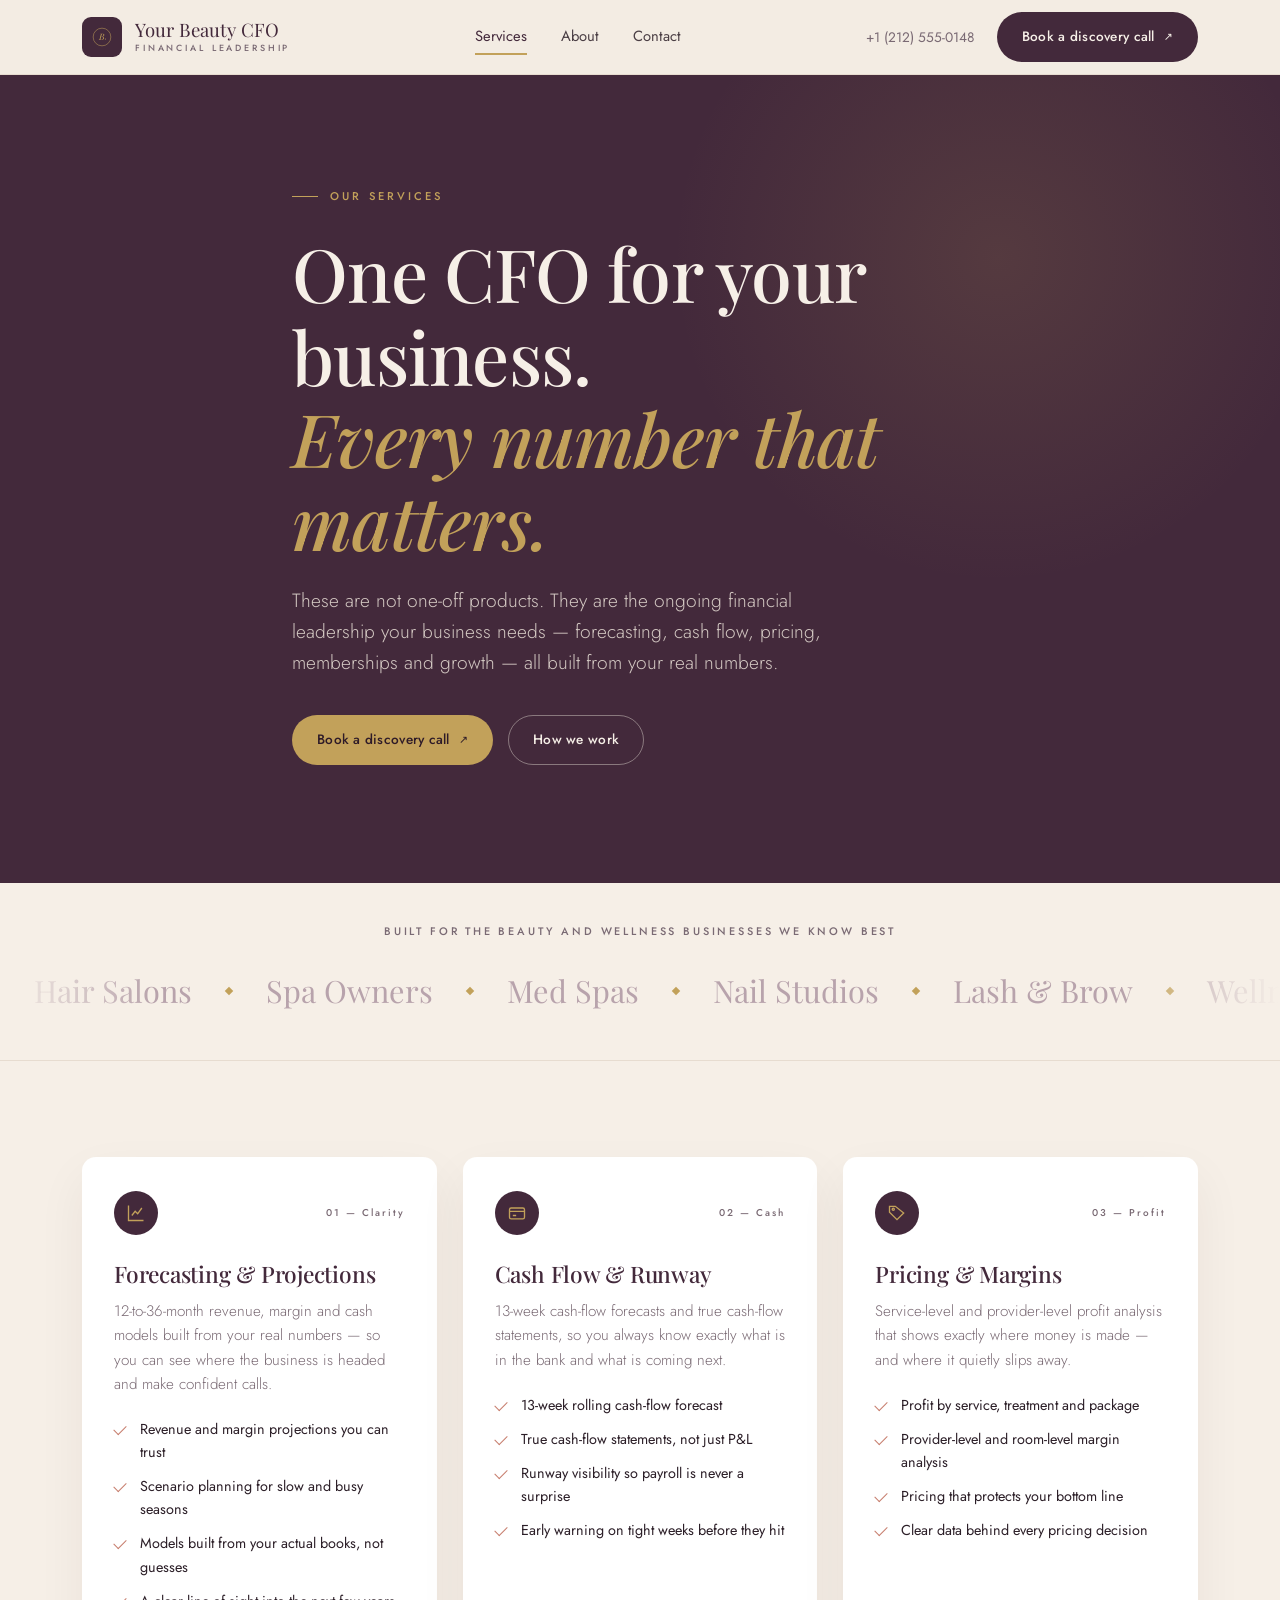
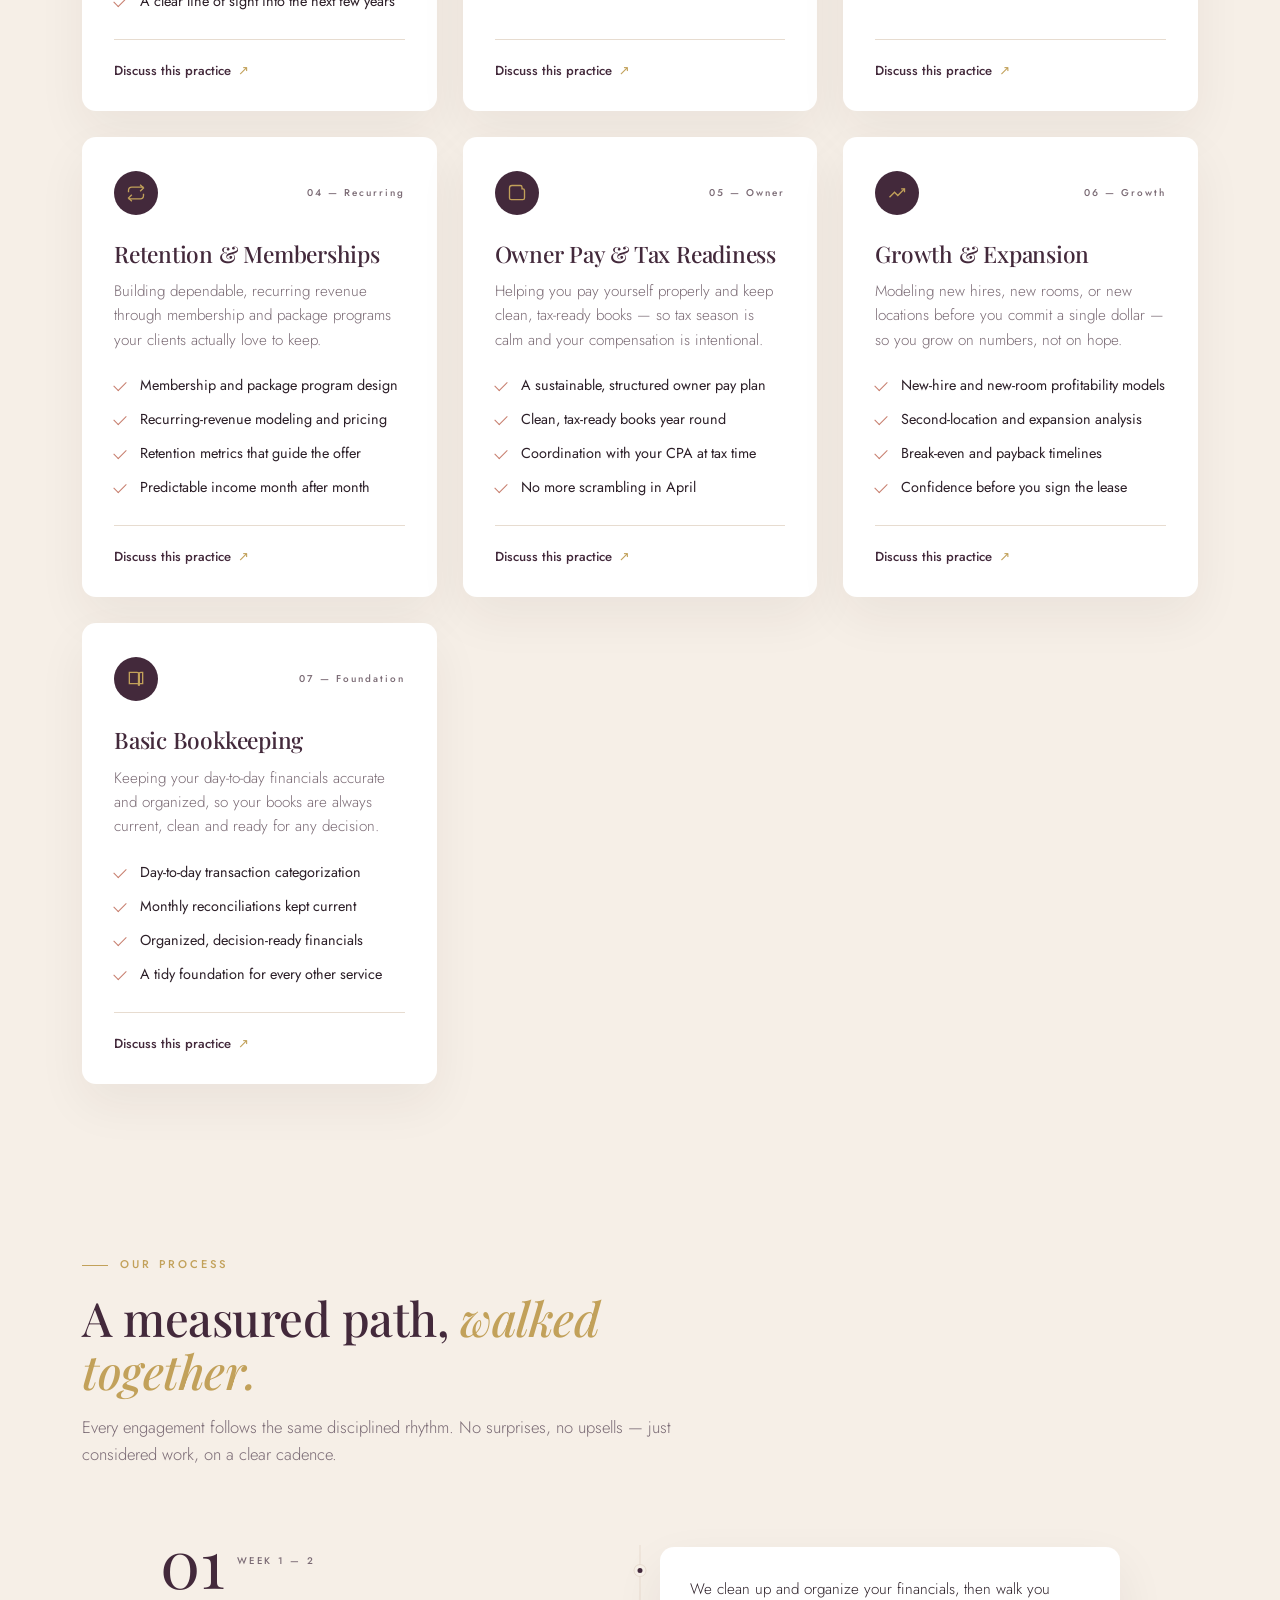
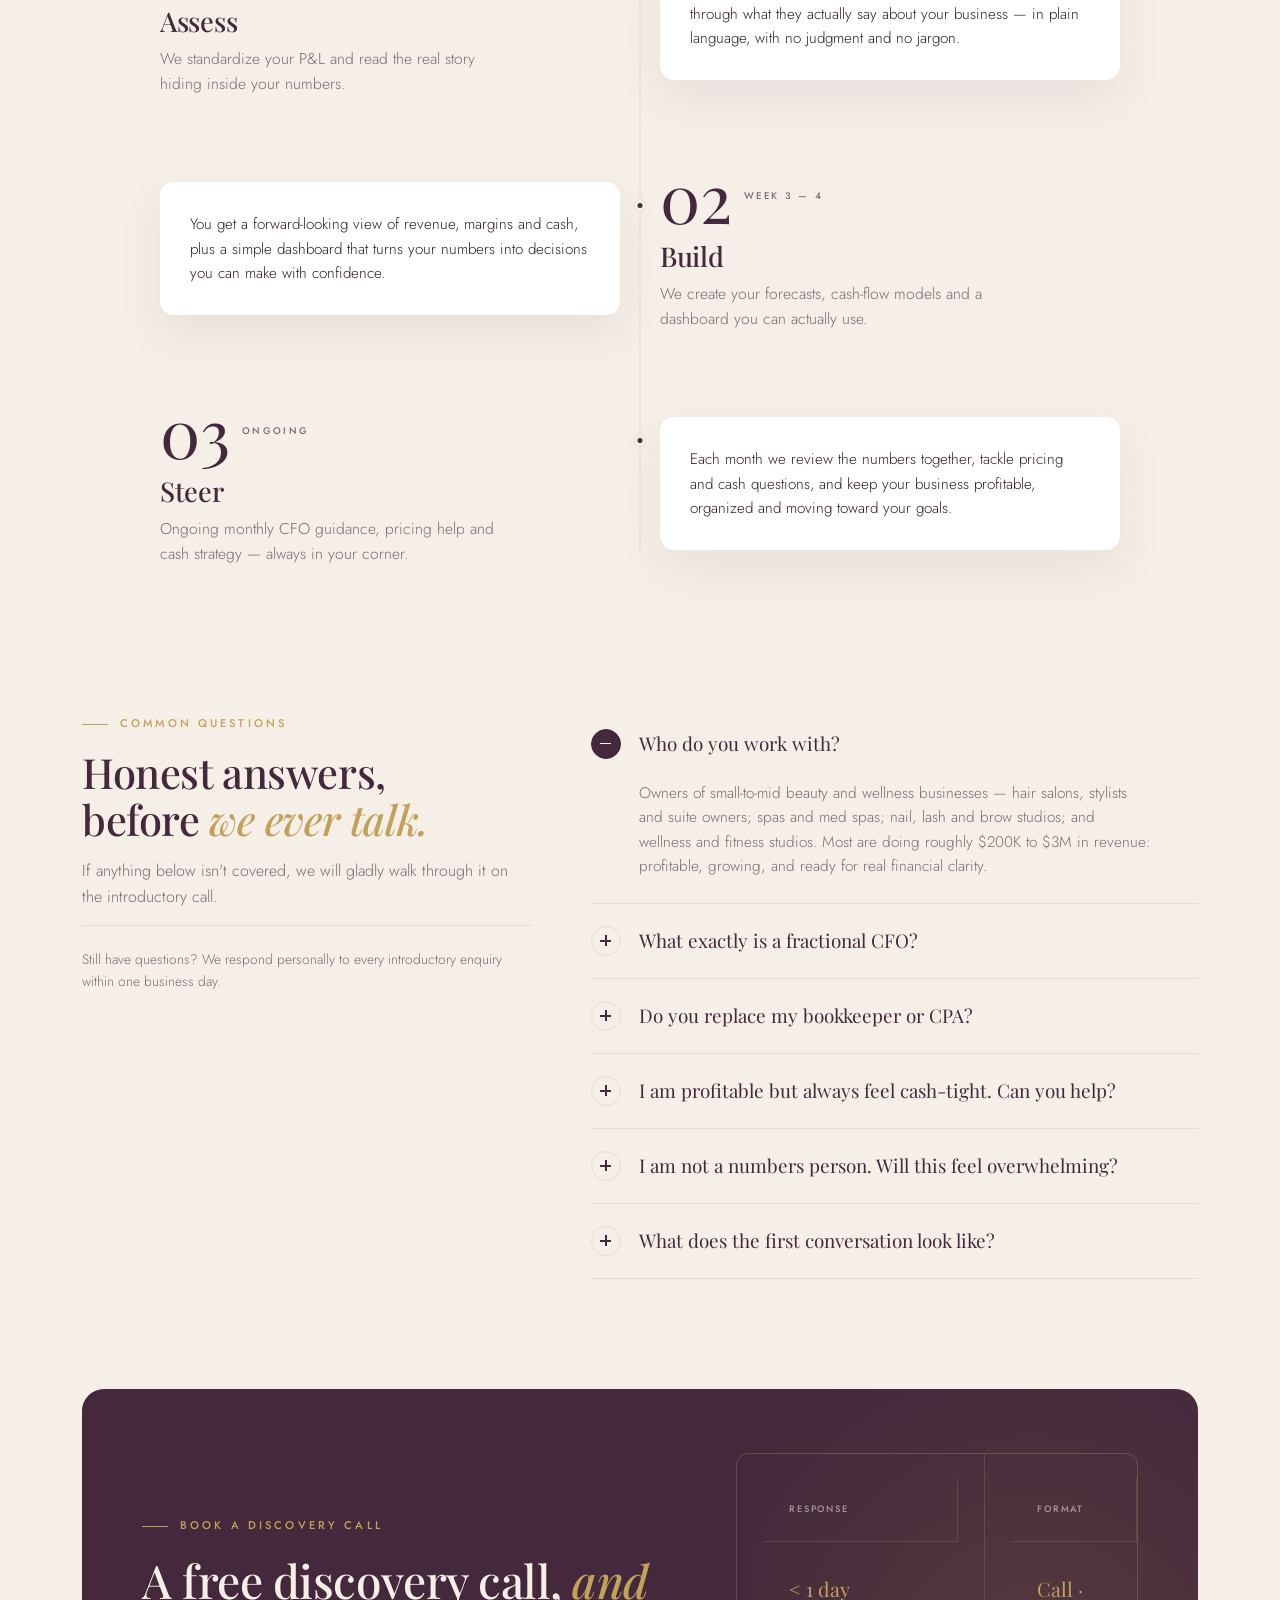
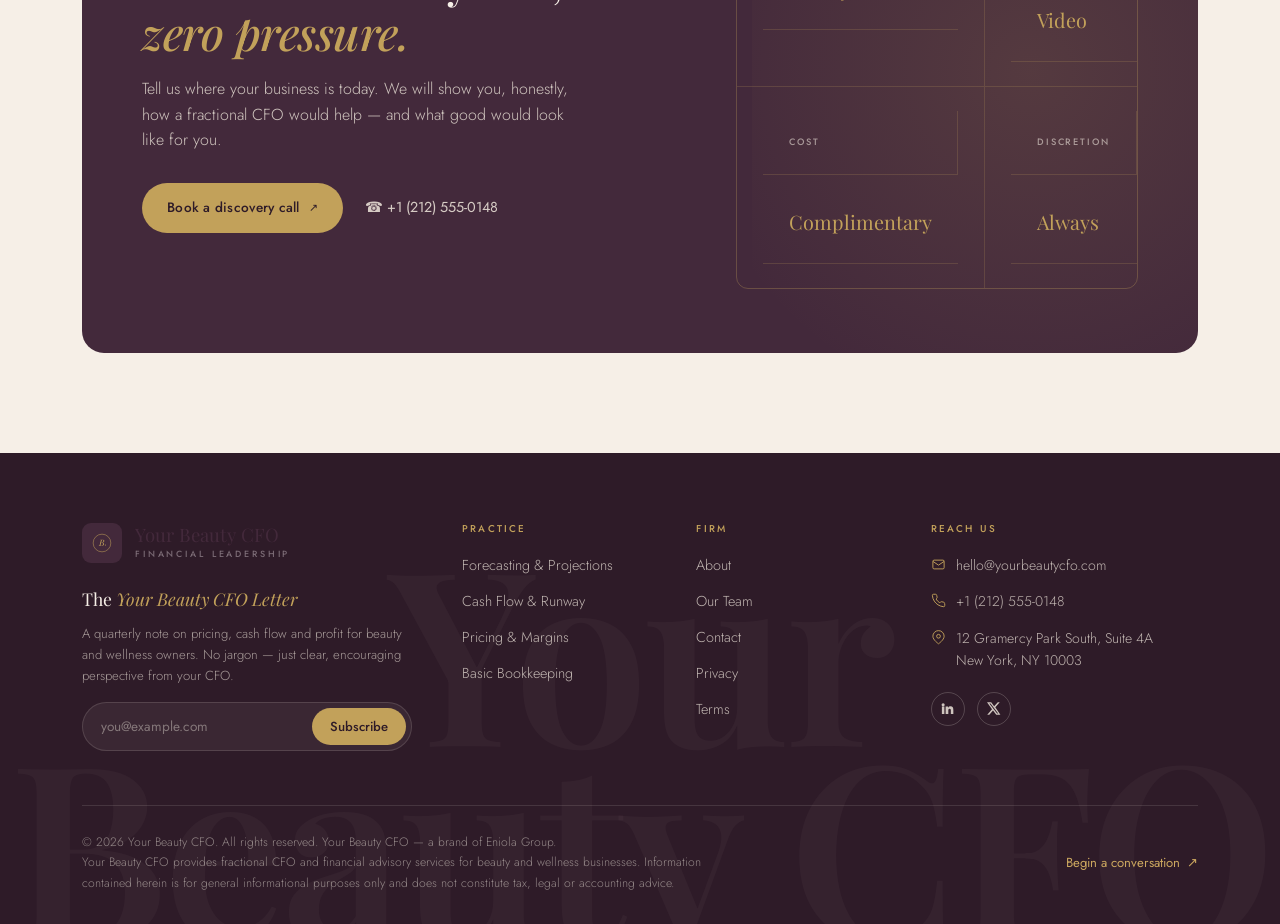
==== index.html @ a163fd10 "Your Beauty CFO website: home, about, contact Co-Authored-By: Claude Opus 4.8 <noreply@anthropic.com" ====
<!DOCTYPE html>
<html lang="en">
<head>
<meta charset="UTF-8">
<meta name="viewport" content="width=device-width, initial-scale=1.0">
<title>Your Beauty CFO — One CFO for your business. Every number that matters.</title>
<meta name="description" content="Fractional CFO and bookkeeping for beauty and wellness businesses — forecasting, cash flow, pricing, memberships, owner pay, and growth, built from your real numbers.">
<meta name="theme-color" content="#43293B">
<link rel="preconnect" href="https://fonts.googleapis.com">
<link rel="preconnect" href="https://fonts.gstatic.com" crossorigin>
<link href="https://fonts.googleapis.com/css2?family=Playfair+Display:ital,wght@0,400;0,500;0,600;0,700;1,400;1,500;1,600&family=Jost:wght@300;400;500;600&display=swap" rel="stylesheet">
<style>
  :root{
    --plum:#43293B;--plum2:#3A2233;--plum-deep:#2E1B28;--ink:#2C1F28;
    --gold:#C2A15A;--gold-bright:#CBA75F;--rose:#C77E6E;--rose-soft:#D8A094;
    --blush:#EBC9C0;--cream:#F6EFE7;--paper:#F3ECE3;--muted:#7A6A74;--line:#E7DCD0;
    --serif:"Playfair Display",Georgia,serif;--sans:"Jost",-apple-system,system-ui,sans-serif;--wrap:1180px;
  }
  *{box-sizing:border-box;margin:0;padding:0}
  html{scroll-behavior:smooth}
  @media(prefers-reduced-motion:reduce){html{scroll-behavior:auto}}
  body{font-family:var(--sans);color:var(--ink);background:var(--cream);line-height:1.6;-webkit-font-smoothing:antialiased;overflow-x:hidden}
  h1,h2,h3,h4{font-family:var(--serif);font-weight:500;line-height:1.12;letter-spacing:-.01em}
  a{color:inherit;text-decoration:none}
  img{max-width:100%;display:block}
  .wrap{max-width:var(--wrap);margin:0 auto;padding:0 32px}
  .eyebrow{font-family:var(--sans);font-weight:500;font-size:.7rem;letter-spacing:.28em;text-transform:uppercase;color:var(--gold);display:inline-flex;align-items:center;gap:12px}
  .eyebrow::before{content:"";width:26px;height:1px;background:var(--gold)}
  .btn{font-family:var(--sans);font-weight:500;font-size:.85rem;letter-spacing:.02em;padding:13px 24px;border-radius:40px;display:inline-flex;align-items:center;gap:9px;cursor:pointer;border:1px solid transparent;transition:transform .2s,box-shadow .25s,background .25s,color .25s,border-color .25s;position:relative;overflow:hidden}
  .btn .arr{font-size:.8em}
  .btn-gold{background:var(--gold);color:var(--plum-deep)}
  .btn-gold:hover{transform:translateY(-2px);box-shadow:0 10px 26px rgba(194,161,90,.35)}
  .btn-gold::after{content:"";position:absolute;top:0;left:-130%;width:55%;height:100%;background:linear-gradient(120deg,transparent,rgba(255,255,255,.45),transparent);transform:skewX(-20deg);transition:left .6s ease}
  .btn-gold:hover::after{left:150%}
  .btn:active{transform:translateY(0) scale(.98)}
  .btn-ghost{border-color:rgba(246,239,227,.4);color:var(--cream)}
  .btn-ghost:hover{border-color:var(--gold);color:var(--gold-bright)}
  .btn-plum{background:var(--plum);color:var(--cream)}
  .btn-plum:hover{transform:translateY(-2px);box-shadow:0 10px 26px rgba(46,27,40,.3)}

  /* header */
  header{position:sticky;top:0;z-index:60;background:var(--paper);border-bottom:1px solid var(--line);transition:box-shadow .3s}
  header.scrolled{box-shadow:0 6px 24px rgba(46,27,40,.08)}
  .nav{display:flex;align-items:center;justify-content:space-between;height:74px}
  .brand{display:flex;align-items:center;gap:13px}
  .logo-tile{width:40px;height:40px;border-radius:9px;background:var(--plum);display:flex;align-items:center;justify-content:center;flex:none}
  .brand .name{font-family:var(--serif);font-size:1.16rem;color:var(--plum);line-height:1}
  .brand .name small{display:block;font-family:var(--sans);font-weight:500;font-size:.56rem;letter-spacing:.32em;text-transform:uppercase;color:var(--muted);margin-top:5px}
  .navmid{display:flex;align-items:center;gap:34px}
  .navmid a{font-size:.92rem;color:var(--ink);opacity:.85;transition:color .25s,opacity .25s;position:relative;padding:4px 0}
  .navmid a:hover{opacity:1;color:var(--plum)}
  .navmid a.active{color:var(--plum);opacity:1}
  .navmid a.active::after{content:"";position:absolute;left:0;right:0;bottom:-2px;height:2px;background:var(--gold)}
  .navright{display:flex;align-items:center;gap:22px}
  .navright .tel{font-size:.86rem;color:var(--muted)}
  .menu-toggle{display:none;background:none;border:0;cursor:pointer;flex-direction:column;gap:5px;padding:6px}
  .menu-toggle span{width:24px;height:2px;background:var(--plum);display:block;transition:.3s}

  /* hero */
  .hero{background:var(--plum);color:var(--cream);padding:104px 0 118px;position:relative;overflow:hidden}
  .hero::before{content:"";position:absolute;top:-25%;right:-8%;width:60vw;height:60vw;background:radial-gradient(circle,rgba(194,161,90,.14),transparent 60%);pointer-events:none}
  .hero-inner{position:relative;max-width:760px}
  .hero .eyebrow{margin-bottom:26px}
  .hero h1{font-size:clamp(2.7rem,6vw,4.6rem);color:var(--cream);margin-bottom:24px}
  .hero h1 em{display:block;font-style:italic;color:var(--gold);font-weight:500}
  .hero p{font-size:clamp(1.02rem,1.5vw,1.2rem);max-width:560px;color:rgba(246,239,227,.8);font-weight:300;margin-bottom:38px}
  .hero-cta{display:flex;gap:15px;flex-wrap:wrap}

  /* ribbon */
  .ribbon{background:var(--cream);border-bottom:1px solid var(--line);padding:40px 0 44px;text-align:center;overflow:hidden}
  .ribbon .cap{font-family:var(--sans);font-weight:500;font-size:.68rem;letter-spacing:.26em;text-transform:uppercase;color:var(--muted);margin-bottom:26px}
  .ribbon-mask{position:relative;-webkit-mask-image:linear-gradient(90deg,transparent,#000 12%,#000 88%,transparent);mask-image:linear-gradient(90deg,transparent,#000 12%,#000 88%,transparent)}
  .ribbon-track{display:flex;align-items:center;gap:0;width:max-content;animation:marquee 34s linear infinite}
  .ribbon:hover .ribbon-track{animation-play-state:paused}
  .ribbon-track .word{font-family:var(--serif);font-size:clamp(1.5rem,2.4vw,2.05rem);color:#B8A3AC;padding:0 34px;white-space:nowrap;transition:color .3s}
  .ribbon-track .word:hover{color:var(--plum)}
  .ribbon-track .sep{width:6px;height:6px;background:var(--gold);transform:rotate(45deg);flex:none}
  @keyframes marquee{from{transform:translateX(0)}to{transform:translateX(-50%)}}
  @media(prefers-reduced-motion:reduce){.ribbon-track{animation:none;flex-wrap:wrap;justify-content:center;width:auto}}

  /* services */
  #services{padding:96px 0 104px}
  .svc-grid{display:grid;grid-template-columns:repeat(3,1fr);gap:26px}
  .card{background:#fff;border-radius:14px;padding:34px 32px 30px;box-shadow:0 20px 50px rgba(46,27,40,.06);display:flex;flex-direction:column;transition:transform .3s,box-shadow .3s}
  .card:hover{transform:translateY(-5px);box-shadow:0 28px 60px rgba(46,27,40,.12)}
  .card-top{display:flex;align-items:center;justify-content:space-between;margin-bottom:26px}
  .icon{width:44px;height:44px;border-radius:50%;background:var(--plum);display:flex;align-items:center;justify-content:center;flex:none}
  .icon svg{width:20px;height:20px;stroke:var(--gold);fill:none;stroke-width:1.6}
  .card-no{font-family:var(--sans);font-weight:500;font-size:.62rem;letter-spacing:.2em;color:var(--muted)}
  .card h3{font-size:1.42rem;color:var(--plum);margin-bottom:13px}
  .card>p{color:var(--muted);font-size:.95rem;font-weight:300;margin-bottom:22px}
  .checks{list-style:none;display:flex;flex-direction:column;gap:11px;margin-bottom:26px}
  .checks li{position:relative;padding-left:26px;font-size:.9rem;color:var(--ink)}
  .checks li::before{content:"";position:absolute;left:0;top:7px;width:11px;height:6px;border-left:1.6px solid var(--rose);border-bottom:1.6px solid var(--rose);transform:rotate(-45deg)}
  .card .more{margin-top:auto;padding-top:20px;border-top:1px solid var(--line);font-size:.82rem;font-weight:500;color:var(--plum);display:inline-flex;align-items:center;gap:7px}
  .card .more .arr{color:var(--gold);transition:transform .25s}
  .card:hover .more .arr{transform:translate(3px,-3px)}

  /* process */
  #process{padding:60px 0 100px}
  .sec-head{max-width:640px;margin-bottom:64px}
  .sec-head h2{font-size:clamp(2rem,3.8vw,2.95rem);color:var(--plum);margin:18px 0 16px}
  .sec-head h2 em{font-style:italic;color:var(--gold)}
  .sec-head p{color:var(--muted);font-size:1.04rem;font-weight:300}
  .timeline{position:relative;max-width:960px;margin:0 auto}
  .timeline::before{content:"";position:absolute;left:50%;top:14px;bottom:14px;width:1px;background:var(--line);transform:translateX(-50%)}
  .tstep{position:relative;display:grid;grid-template-columns:1fr 1fr;gap:40px;margin-bottom:70px}
  .tstep:last-child{margin-bottom:0}
  .tstep .dot{position:absolute;left:50%;top:34px;width:11px;height:11px;border-radius:50%;background:var(--plum);border:3px solid var(--cream);transform:translateX(-50%);box-shadow:0 0 0 1px var(--line)}
  .tmain .no{font-family:var(--serif);font-size:4.2rem;color:var(--plum);line-height:.9;display:inline-block;vertical-align:middle}
  .tmain .wk{font-family:var(--sans);font-weight:500;font-size:.6rem;letter-spacing:.24em;text-transform:uppercase;color:var(--muted);display:inline-block;margin-left:12px;vertical-align:middle}
  .tmain h3{font-size:1.7rem;color:var(--plum);margin:14px 0 10px}
  .tmain p{color:var(--muted);font-size:.98rem;font-weight:300;max-width:340px}
  .tcard{background:#fff;border-radius:14px;padding:30px 30px;box-shadow:0 20px 50px rgba(46,27,40,.07);align-self:center}
  .tcard p{color:var(--ink);font-size:.95rem;font-weight:300}
  .tstep.left .tmain{grid-column:1;text-align:left}
  .tstep.left .tcard{grid-column:2}
  .tstep.right .tcard{grid-column:1;order:1}
  .tstep.right .tmain{grid-column:2;order:2}
  @media(max-width:760px){
    .timeline::before{left:18px}
    .tstep{grid-template-columns:1fr;gap:20px;padding-left:46px;margin-bottom:44px}
    .tstep .dot{left:18px}
    .tstep.right .tcard{order:2}.tstep.right .tmain{order:1}
    .tmain p{max-width:none}
  }

  /* faq */
  #faq{padding:40px 0 110px}
  .faq-grid{display:grid;grid-template-columns:.85fr 1.15fr;gap:60px}
  .faq-left h2{font-size:clamp(1.9rem,3.4vw,2.6rem);color:var(--plum)}
  .faq-left h2 em{font-style:italic;color:var(--gold)}
  .faq-left p{color:var(--muted);font-weight:300;margin-top:16px}
  .faq-note{margin-top:26px;padding-top:22px;border-top:1px solid var(--line);font-size:.86rem;color:var(--muted);font-weight:300}
  .faq-list{display:flex;flex-direction:column}
  .faq-item{border-bottom:1px solid var(--line)}
  .faq-q{display:flex;align-items:center;gap:18px;width:100%;background:none;border:0;cursor:pointer;text-align:left;padding:22px 0;font-family:var(--serif);font-size:1.18rem;color:var(--plum)}
  .faq-icon{width:30px;height:30px;border-radius:50%;border:1px solid var(--line);flex:none;display:flex;align-items:center;justify-content:center;position:relative;transition:background .25s,border-color .25s}
  .faq-icon::before,.faq-icon::after{content:"";position:absolute;background:var(--plum);transition:opacity .25s,background .25s}
  .faq-icon::before{width:11px;height:1.5px}.faq-icon::after{width:1.5px;height:11px}
  .faq-item.open .faq-icon{background:var(--plum);border-color:var(--plum)}
  .faq-item.open .faq-icon::before{background:var(--cream)}
  .faq-item.open .faq-icon::after{opacity:0}
  .faq-a{max-height:0;overflow:hidden;transition:max-height .35s ease}
  .faq-a p{color:var(--muted);font-weight:300;font-size:.96rem;padding:0 0 24px 48px;max-width:560px}
  @media(max-width:820px){.faq-grid{grid-template-columns:1fr;gap:34px}}

  /* cta */
  .cta-band{padding:0 0 100px}
  .cta{background:var(--plum);border-radius:22px;padding:64px 60px;position:relative;overflow:hidden;color:var(--cream)}
  .cta::before{content:"";position:absolute;top:-40%;right:-10%;width:50%;height:180%;background:radial-gradient(circle,rgba(194,161,90,.14),transparent 60%)}
  .cta-inner{position:relative;display:grid;grid-template-columns:1.15fr .85fr;gap:50px;align-items:center}
  .cta .eyebrow{color:var(--gold)}
  .cta h2{font-size:clamp(2rem,3.6vw,2.9rem);color:var(--cream);margin:20px 0 18px}
  .cta h2 em{font-style:italic;color:var(--gold)}
  .cta p{color:rgba(246,239,227,.78);font-weight:300;max-width:440px;margin-bottom:30px}
  .cta-actions{display:flex;align-items:center;gap:22px;flex-wrap:wrap}
  .cta-actions .tel{font-size:.9rem;color:rgba(246,239,227,.82);display:inline-flex;gap:8px;align-items:center}
  .cta-facts{display:grid;grid-template-columns:1fr 1fr;border:1px solid rgba(194,161,90,.3);border-radius:12px;overflow:hidden}
  .cta-facts div{padding:24px 26px;border-bottom:1px solid rgba(194,161,90,.2)}
  .cta-facts div:nth-child(odd){border-right:1px solid rgba(194,161,90,.2)}
  .cta-facts div:nth-child(n+3){border-bottom:none}
  .cta-facts .k{font-family:var(--sans);font-weight:500;font-size:.58rem;letter-spacing:.2em;text-transform:uppercase;color:rgba(246,239,227,.55);margin-bottom:8px}
  .cta-facts .v{font-family:var(--serif);font-size:1.24rem;color:var(--gold)}
  @media(max-width:820px){.cta{padding:44px 30px}.cta-inner{grid-template-columns:1fr;gap:32px}}

  /* footer */
  footer{background:var(--plum-deep);color:rgba(246,239,227,.72);padding:70px 0 0;position:relative;overflow:hidden}
  .foot-grid{display:grid;grid-template-columns:1.4fr .8fr .8fr 1.1fr;gap:40px;padding-bottom:54px;position:relative;z-index:2}
  .foot .brand .name{color:var(--cream)}
  .foot .brand .name small{color:var(--muted)}
  .newsletter{margin-top:22px;max-width:330px}
  .newsletter .lt{font-family:var(--serif);font-size:1.1rem;color:var(--cream);margin-bottom:10px}
  .newsletter .lt em{font-style:italic;color:var(--gold)}
  .newsletter p{font-size:.82rem;font-weight:300;color:rgba(246,239,227,.6);margin-bottom:16px}
  .nl-form{display:flex;gap:8px;background:rgba(246,239,227,.06);border:1px solid rgba(246,239,227,.14);border-radius:40px;padding:5px 5px 5px 18px}
  .nl-form input{flex:1;background:none;border:0;color:var(--cream);font-family:var(--sans);font-size:.85rem;outline:none}
  .nl-form input::placeholder{color:rgba(246,239,227,.4)}
  .nl-form button{background:var(--gold);color:var(--plum-deep);border:0;border-radius:40px;padding:9px 18px;font-family:var(--sans);font-weight:500;font-size:.82rem;cursor:pointer;transition:transform .2s}
  .nl-form button:hover{transform:translateY(-1px)}
  .fcol h4{font-family:var(--sans);font-weight:500;font-size:.62rem;letter-spacing:.22em;text-transform:uppercase;color:var(--gold);margin-bottom:20px}
  .fcol a{display:block;font-size:.9rem;font-weight:300;color:rgba(246,239,227,.72);margin-bottom:13px;transition:color .25s}
  .fcol a:hover{color:var(--gold-bright)}
  .reach span{display:flex;gap:10px;font-size:.88rem;font-weight:300;margin-bottom:14px;color:rgba(246,239,227,.72)}
  .reach span svg{width:15px;height:15px;stroke:var(--gold);fill:none;stroke-width:1.5;flex:none;margin-top:3px}
  .socials{display:flex;gap:12px;margin-top:20px}
  .socials a{width:34px;height:34px;border-radius:50%;border:1px solid rgba(246,239,227,.2);display:flex;align-items:center;justify-content:center;transition:border-color .25s,background .25s}
  .socials a:hover{border-color:var(--gold);background:rgba(194,161,90,.12)}
  .socials svg{width:15px;height:15px;fill:rgba(246,239,227,.8)}
  .foot-bottom{border-top:1px solid rgba(246,239,227,.12);padding:26px 0 30px;position:relative;z-index:2;display:flex;justify-content:space-between;gap:20px;flex-wrap:wrap}
  .foot-bottom .legal{font-size:.76rem;font-weight:300;color:rgba(246,239,227,.5);line-height:1.7;max-width:640px}
  .foot-bottom .conv{font-size:.82rem;color:var(--gold-bright);display:inline-flex;gap:7px;align-items:center;white-space:nowrap}
  .watermark{position:absolute;left:0;right:0;bottom:-3%;text-align:center;font-family:var(--serif);font-weight:600;font-size:clamp(5rem,19vw,17rem);line-height:.8;color:rgba(246,239,227,.035);pointer-events:none;z-index:1;letter-spacing:-.02em}
  @media(max-width:900px){.foot-grid{grid-template-columns:1fr 1fr}}

  :focus-visible{outline:2px solid var(--gold);outline-offset:3px}
  .reveal{opacity:0;transform:translateY(22px);transition:opacity .7s ease,transform .7s ease}
  .reveal.in{opacity:1;transform:none}
  @media(prefers-reduced-motion:reduce){.reveal{opacity:1;transform:none;transition:none}}

  /* mobile nav */
  @media(max-width:860px){
    .navmid,.navright .tel{display:none}
    .menu-toggle{display:flex}
    .navmid{position:fixed;inset:0 0 0 auto;width:min(80vw,320px);background:var(--plum-deep);flex-direction:column;align-items:flex-start;justify-content:center;gap:26px;padding:40px;transform:translateX(100%);transition:transform .35s;box-shadow:-20px 0 60px rgba(0,0,0,.4);z-index:70}
    .navmid.open{transform:none;display:flex}
    .navmid a{color:var(--cream);font-size:1.15rem}
    .navmid a.active::after{display:none}
    .menu-toggle.open span:nth-child(1){transform:translateY(7px) rotate(45deg)}
    .menu-toggle.open span:nth-child(2){opacity:0}
    .menu-toggle.open span:nth-child(3){transform:translateY(-7px) rotate(-45deg)}
    .svc-grid{grid-template-columns:1fr}
  }
  @media(max-width:1040px) and (min-width:861px){.svc-grid{grid-template-columns:repeat(2,1fr)}}
</style>
</head>
<body>

<svg width="0" height="0" style="position:absolute" aria-hidden="true"><symbol id="seal" viewBox="0 0 100 100">
  <circle cx="50" cy="50" r="34" fill="none" stroke="#C2A15A" stroke-width="2"/>
  <text x="50" y="63" text-anchor="middle" font-family="Playfair Display,serif" font-size="34" font-style="italic" fill="#C2A15A">B</text>
  <circle cx="63" cy="58" r="2" fill="#C2A15A"/>
</symbol></svg>

<header id="hdr">
  <div class="wrap nav">
    <a class="brand" href="index.html" aria-label="Your Beauty CFO home">
      <span class="logo-tile"><svg width="26" height="26"><use href="#seal"/></svg></span>
      <span class="name">Your Beauty CFO<small>Financial Leadership</small></span>
    </a>
    <nav class="navmid" id="menu" aria-label="Primary">
      <a href="index.html" class="active">Services</a>
      <a href="about.html">About</a>
      <a href="contact.html">Contact</a>
    </nav>
    <div class="navright">
      <span class="tel">+1 (212) 555-0148</span>
      <a href="contact.html" class="btn btn-plum">Book a discovery call <span class="arr">↗</span></a>
      <button class="menu-toggle" id="toggle" aria-label="Menu" aria-expanded="false"><span></span><span></span><span></span></button>
    </div>
  </div>
</header>

<main>
  <!-- HERO -->
  <section class="hero">
    <div class="wrap hero-inner">
      <span class="eyebrow">Our Services</span>
      <h1>One CFO for your business. <em>Every number that matters.</em></h1>
      <p>These are not one-off products. They are the ongoing financial leadership your business needs — forecasting, cash flow, pricing, memberships and growth — all built from your real numbers.</p>
      <div class="hero-cta">
        <a href="contact.html" class="btn btn-gold">Book a discovery call <span class="arr">↗</span></a>
        <a href="about.html" class="btn btn-ghost">How we work</a>
      </div>
    </div>
  </section>

  <!-- RIBBON -->
  <div class="ribbon">
    <div class="cap">Built for the beauty and wellness businesses we know best</div>
    <div class="ribbon-mask">
      <div class="ribbon-track" id="ribbon">
        <span class="word">Hair Salons</span><span class="sep"></span>
        <span class="word">Spa Owners</span><span class="sep"></span>
        <span class="word">Med Spas</span><span class="sep"></span>
        <span class="word">Nail Studios</span><span class="sep"></span>
        <span class="word">Lash &amp; Brow</span><span class="sep"></span>
        <span class="word">Wellness Studios</span><span class="sep"></span>
        <span class="word">Fitness Studios</span><span class="sep"></span>
        <span class="word">Suite Owners</span><span class="sep"></span>
      </div>
    </div>
  </div>

  <!-- SERVICES -->
  <section id="services">
    <div class="wrap">
      <div class="svc-grid">
        <!-- 1 -->
        <article class="card reveal">
          <div class="card-top"><span class="icon"><svg viewBox="0 0 24 24"><path d="M3 3v18h18"/><path d="M7 15l4-5 3 3 5-7"/></svg></span><span class="card-no">01 — Clarity</span></div>
          <h3>Forecasting &amp; Projections</h3>
          <p>12-to-36-month revenue, margin and cash models built from your real numbers — so you can see where the business is headed and make confident calls.</p>
          <ul class="checks"><li>Revenue and margin projections you can trust</li><li>Scenario planning for slow and busy seasons</li><li>Models built from your actual books, not guesses</li><li>A clear line of sight into the next few years</li></ul>
          <a class="more" href="contact.html">Discuss this practice <span class="arr">↗</span></a>
        </article>
        <!-- 2 -->
        <article class="card reveal">
          <div class="card-top"><span class="icon"><svg viewBox="0 0 24 24"><rect x="3" y="6" width="18" height="13" rx="2"/><path d="M3 10h18M7 15h4"/></svg></span><span class="card-no">02 — Cash</span></div>
          <h3>Cash Flow &amp; Runway</h3>
          <p>13-week cash-flow forecasts and true cash-flow statements, so you always know exactly what is in the bank and what is coming next.</p>
          <ul class="checks"><li>13-week rolling cash-flow forecast</li><li>True cash-flow statements, not just P&amp;L</li><li>Runway visibility so payroll is never a surprise</li><li>Early warning on tight weeks before they hit</li></ul>
          <a class="more" href="contact.html">Discuss this practice <span class="arr">↗</span></a>
        </article>
        <!-- 3 -->
        <article class="card reveal">
          <div class="card-top"><span class="icon"><svg viewBox="0 0 24 24"><path d="M20 12l-8 8-9-9V4h7z"/><circle cx="7.5" cy="7.5" r="1.3"/></svg></span><span class="card-no">03 — Profit</span></div>
          <h3>Pricing &amp; Margins</h3>
          <p>Service-level and provider-level profit analysis that shows exactly where money is made — and where it quietly slips away.</p>
          <ul class="checks"><li>Profit by service, treatment and package</li><li>Provider-level and room-level margin analysis</li><li>Pricing that protects your bottom line</li><li>Clear data behind every pricing decision</li></ul>
          <a class="more" href="contact.html">Discuss this practice <span class="arr">↗</span></a>
        </article>
        <!-- 4 -->
        <article class="card reveal">
          <div class="card-top"><span class="icon"><svg viewBox="0 0 24 24"><path d="M17 2l4 4-4 4"/><path d="M3 11V9a4 4 0 014-4h14M7 22l-4-4 4-4"/><path d="M21 13v2a4 4 0 01-4 4H3"/></svg></span><span class="card-no">04 — Recurring</span></div>
          <h3>Retention &amp; Memberships</h3>
          <p>Building dependable, recurring revenue through membership and package programs your clients actually love to keep.</p>
          <ul class="checks"><li>Membership and package program design</li><li>Recurring-revenue modeling and pricing</li><li>Retention metrics that guide the offer</li><li>Predictable income month after month</li></ul>
          <a class="more" href="contact.html">Discuss this practice <span class="arr">↗</span></a>
        </article>
        <!-- 5 -->
        <article class="card reveal">
          <div class="card-top"><span class="icon"><svg viewBox="0 0 24 24"><path d="M19 7h-1V5a2 2 0 00-2-2H6a3 3 0 00-3 3v12a2 2 0 002 2h14a2 2 0 002-2V9a2 2 0 00-2-2z"/><path d="M16 12h.01"/></svg></span><span class="card-no">05 — Owner</span></div>
          <h3>Owner Pay &amp; Tax Readiness</h3>
          <p>Helping you pay yourself properly and keep clean, tax-ready books — so tax season is calm and your compensation is intentional.</p>
          <ul class="checks"><li>A sustainable, structured owner pay plan</li><li>Clean, tax-ready books year round</li><li>Coordination with your CPA at tax time</li><li>No more scrambling in April</li></ul>
          <a class="more" href="contact.html">Discuss this practice <span class="arr">↗</span></a>
        </article>
        <!-- 6 -->
        <article class="card reveal">
          <div class="card-top"><span class="icon"><svg viewBox="0 0 24 24"><path d="M3 17l6-6 4 4 8-8"/><path d="M17 7h4v4"/></svg></span><span class="card-no">06 — Growth</span></div>
          <h3>Growth &amp; Expansion</h3>
          <p>Modeling new hires, new rooms, or new locations before you commit a single dollar — so you grow on numbers, not on hope.</p>
          <ul class="checks"><li>New-hire and new-room profitability models</li><li>Second-location and expansion analysis</li><li>Break-even and payback timelines</li><li>Confidence before you sign the lease</li></ul>
          <a class="more" href="contact.html">Discuss this practice <span class="arr">↗</span></a>
        </article>
        <!-- 7 foundation -->
        <article class="card reveal">
          <div class="card-top"><span class="icon"><svg viewBox="0 0 24 24"><path d="M4 4h9a3 3 0 013 3v13a2.5 2.5 0 00-2.5-2.5H4z"/><path d="M20 4h-2a3 3 0 00-3 3v13a2.5 2.5 0 012.5-2.5H20z"/></svg></span><span class="card-no">07 — Foundation</span></div>
          <h3>Basic Bookkeeping</h3>
          <p>Keeping your day-to-day financials accurate and organized, so your books are always current, clean and ready for any decision.</p>
          <ul class="checks"><li>Day-to-day transaction categorization</li><li>Monthly reconciliations kept current</li><li>Organized, decision-ready financials</li><li>A tidy foundation for every other service</li></ul>
          <a class="more" href="contact.html">Discuss this practice <span class="arr">↗</span></a>
        </article>
      </div>
    </div>
  </section>

  <!-- PROCESS -->
  <section id="process">
    <div class="wrap">
      <div class="sec-head reveal">
        <span class="eyebrow">Our Process</span>
        <h2>A measured path, <em>walked together.</em></h2>
        <p>Every engagement follows the same disciplined rhythm. No surprises, no upsells — just considered work, on a clear cadence.</p>
      </div>
      <div class="timeline">
        <div class="tstep left reveal">
          <span class="dot"></span>
          <div class="tmain"><span class="no">01</span><span class="wk">Week 1 — 2</span><h3>Assess</h3><p>We standardize your P&amp;L and read the real story hiding inside your numbers.</p></div>
          <div class="tcard"><p>We clean up and organize your financials, then walk you through what they actually say about your business — in plain language, with no judgment and no jargon.</p></div>
        </div>
        <div class="tstep right reveal">
          <span class="dot"></span>
          <div class="tcard"><p>You get a forward-looking view of revenue, margins and cash, plus a simple dashboard that turns your numbers into decisions you can make with confidence.</p></div>
          <div class="tmain"><span class="no">02</span><span class="wk">Week 3 — 4</span><h3>Build</h3><p>We create your forecasts, cash-flow models and a dashboard you can actually use.</p></div>
        </div>
        <div class="tstep left reveal">
          <span class="dot"></span>
          <div class="tmain"><span class="no">03</span><span class="wk">Ongoing</span><h3>Steer</h3><p>Ongoing monthly CFO guidance, pricing help and cash strategy — always in your corner.</p></div>
          <div class="tcard"><p>Each month we review the numbers together, tackle pricing and cash questions, and keep your business profitable, organized and moving toward your goals.</p></div>
        </div>
      </div>
    </div>
  </section>

  <!-- FAQ -->
  <section id="faq">
    <div class="wrap faq-grid">
      <div class="faq-left reveal">
        <span class="eyebrow">Common Questions</span>
        <h2 style="margin-top:16px">Honest answers,<br>before <em>we ever talk.</em></h2>
        <p>If anything below isn't covered, we will gladly walk through it on the introductory call.</p>
        <p class="faq-note">Still have questions? We respond personally to every introductory enquiry within one business day.</p>
      </div>
      <div class="faq-list reveal">
        <div class="faq-item open">
          <button class="faq-q"><span class="faq-icon"></span>Who do you work with?</button>
          <div class="faq-a"><p>Owners of small-to-mid beauty and wellness businesses — hair salons, stylists and suite owners; spas and med spas; nail, lash and brow studios; and wellness and fitness studios. Most are doing roughly $200K to $3M in revenue: profitable, growing, and ready for real financial clarity.</p></div>
        </div>
        <div class="faq-item">
          <button class="faq-q"><span class="faq-icon"></span>What exactly is a fractional CFO?</button>
          <div class="faq-a"><p>A fractional CFO is a senior finance partner who works with your business part-time — giving you the strategy, forecasting and cash guidance of a full-time CFO, at a fraction of the cost.</p></div>
        </div>
        <div class="faq-item">
          <button class="faq-q"><span class="faq-icon"></span>Do you replace my bookkeeper or CPA?</button>
          <div class="faq-a"><p>No — we complement them. Your bookkeeper records the past and your CPA files your taxes; we focus on what the numbers mean and what to do next. We're glad to work alongside both.</p></div>
        </div>
        <div class="faq-item">
          <button class="faq-q"><span class="faq-icon"></span>I am profitable but always feel cash-tight. Can you help?</button>
          <div class="faq-a"><p>Yes — that's one of the most common reasons owners come to us. We build a 13-week cash-flow view so you can see exactly where cash goes and stay ahead of tight weeks.</p></div>
        </div>
        <div class="faq-item">
          <button class="faq-q"><span class="faq-icon"></span>I am not a numbers person. Will this feel overwhelming?</button>
          <div class="faq-a"><p>Not at all. We translate everything into plain language and clear decisions — no jargon, no lectures. You bring the beauty expertise; we handle the numbers.</p></div>
        </div>
        <div class="faq-item">
          <button class="faq-q"><span class="faq-icon"></span>What does the first conversation look like?</button>
          <div class="faq-a"><p>A relaxed, no-pressure discovery call. We learn about your business, answer your questions, and show you honestly how a fractional CFO could help — and what good would look like for you.</p></div>
        </div>
      </div>
    </div>
  </section>

  <!-- CTA -->
  <section class="cta-band">
    <div class="wrap">
      <div class="cta reveal">
        <div class="cta-inner">
          <div>
            <span class="eyebrow">Book a Discovery Call</span>
            <h2>A free discovery call, <em>and zero pressure.</em></h2>
            <p>Tell us where your business is today. We will show you, honestly, how a fractional CFO would help — and what good would look like for you.</p>
            <div class="cta-actions">
              <a href="contact.html" class="btn btn-gold">Book a discovery call <span class="arr">↗</span></a>
              <span class="tel">☎ +1 (212) 555-0148</span>
            </div>
          </div>
          <div class="cta-facts">
            <div><div class="k">Response</div><div class="v">&lt; 1 day</div></div>
            <div><div class="k">Format</div><div class="v">Call · Video</div></div>
            <div><div class="k">Cost</div><div class="v">Complimentary</div></div>
            <div><div class="k">Discretion</div><div class="v">Always</div></div>
          </div>
        </div>
      </div>
    </div>
  </section>
</main>

<footer>
  <div class="wrap">
    <div class="foot-grid">
      <div>
        <a class="brand" href="index.html" aria-label="Your Beauty CFO home">
          <span class="logo-tile"><svg width="26" height="26"><use href="#seal"/></svg></span>
          <span class="name">Your Beauty CFO<small>Financial Leadership</small></span>
        </a>
        <div class="newsletter">
          <div class="lt">The <em>Your Beauty CFO Letter</em></div>
          <p>A quarterly note on pricing, cash flow and profit for beauty and wellness owners. No jargon — just clear, encouraging perspective from your CFO.</p>
          <form class="nl-form" onsubmit="return false"><input type="email" placeholder="you@example.com" aria-label="Email"><button type="submit">Subscribe</button></form>
        </div>
      </div>
      <div class="fcol">
        <h4>Practice</h4>
        <a href="index.html">Forecasting &amp; Projections</a>
        <a href="index.html">Cash Flow &amp; Runway</a>
        <a href="index.html">Pricing &amp; Margins</a>
        <a href="index.html">Basic Bookkeeping</a>
      </div>
      <div class="fcol">
        <h4>Firm</h4>
        <a href="about.html">About</a>
        <a href="about.html">Our Team</a>
        <a href="contact.html">Contact</a>
        <a href="#">Privacy</a>
        <a href="#">Terms</a>
      </div>
      <div class="fcol reach">
        <h4>Reach Us</h4>
        <span><svg viewBox="0 0 24 24"><rect x="3" y="5" width="18" height="14" rx="2"/><path d="M3 7l9 6 9-6"/></svg>hello@yourbeautycfo.com</span>
        <span><svg viewBox="0 0 24 24"><path d="M22 16.9v3a2 2 0 01-2.2 2 19.8 19.8 0 01-8.6-3 19.5 19.5 0 01-6-6 19.8 19.8 0 01-3-8.6A2 2 0 014.1 2h3a2 2 0 012 1.7c.1.9.3 1.8.6 2.7a2 2 0 01-.5 2.1L8 9.6a16 16 0 006 6l1.1-1.1a2 2 0 012.1-.5c.9.3 1.8.5 2.7.6a2 2 0 011.7 2z"/></svg>+1 (212) 555-0148</span>
        <span><svg viewBox="0 0 24 24"><path d="M21 10c0 6-9 12-9 12s-9-6-9-12a9 9 0 0118 0z"/><circle cx="12" cy="10" r="3"/></svg>12 Gramercy Park South, Suite 4A<br>New York, NY 10003</span>
        <div class="socials">
          <a href="#" aria-label="LinkedIn"><svg viewBox="0 0 24 24"><path d="M4.98 3.5A2.5 2.5 0 002.5 6a2.5 2.5 0 005 0 2.5 2.5 0 00-2.52-2.5zM3 8.98h4v12H3zM9 8.98h3.8v1.64h.05a4.2 4.2 0 013.75-2.06c4 0 4.75 2.64 4.75 6.06v6.36h-4v-5.64c0-1.34 0-3.06-1.87-3.06s-2.15 1.46-2.15 2.96v5.74H9z"/></svg></a>
          <a href="#" aria-label="X"><svg viewBox="0 0 24 24"><path d="M18.9 2H22l-7.1 8.1L23 22h-6.6l-5.2-6.8L5.3 22H2l7.6-8.7L1.6 2h6.7l4.7 6.2zM17.7 20h1.8L7.2 3.9H5.3z"/></svg></a>
        </div>
      </div>
    </div>
    <div class="foot-bottom">
      <div class="legal">© 2026 Your Beauty CFO. All rights reserved. Your Beauty CFO — a brand of Eniola Group.<br>Your Beauty CFO provides fractional CFO and financial advisory services for beauty and wellness businesses. Information contained herein is for general informational purposes only and does not constitute tax, legal or accounting advice.</div>
      <a href="contact.html" class="conv">Begin a conversation <span>↗</span></a>
    </div>
  </div>
  <div class="watermark" aria-hidden="true">Your Beauty CFO</div>
</footer>

<script>
  var hdr=document.getElementById('hdr');
  var onScroll=function(){hdr.classList.toggle('scrolled',window.scrollY>20)};
  onScroll();window.addEventListener('scroll',onScroll,{passive:true});

  var toggle=document.getElementById('toggle'),menu=document.getElementById('menu');
  toggle.addEventListener('click',function(){
    var open=menu.classList.toggle('open');toggle.classList.toggle('open',open);
    toggle.setAttribute('aria-expanded',open);
  });
  menu.querySelectorAll('a').forEach(function(a){a.addEventListener('click',function(){
    menu.classList.remove('open');toggle.classList.remove('open');toggle.setAttribute('aria-expanded','false');
  })});

  // duplicate ribbon for seamless loop
  var rib=document.getElementById('ribbon');
  if(rib){rib.innerHTML=rib.innerHTML+rib.innerHTML;}

  // FAQ accordion
  document.querySelectorAll('.faq-q').forEach(function(q){
    q.addEventListener('click',function(){
      var item=q.parentElement,a=item.querySelector('.faq-a');
      var isOpen=item.classList.contains('open');
      document.querySelectorAll('.faq-item').forEach(function(it){
        it.classList.remove('open');it.querySelector('.faq-a').style.maxHeight=null;
      });
      if(!isOpen){item.classList.add('open');a.style.maxHeight=a.scrollHeight+'px';}
    });
  });
  var openA=document.querySelector('.faq-item.open .faq-a');
  if(openA){openA.style.maxHeight=openA.scrollHeight+'px';}

  // reveal
  var io=new IntersectionObserver(function(es){es.forEach(function(e){if(e.isIntersecting){e.target.classList.add('in');io.unobserve(e.target);}})},{threshold:.12});
  document.querySelectorAll('.reveal').forEach(function(el,i){el.style.transitionDelay=(i%3*0.06)+'s';io.observe(el);});
</script>
</body>
</html>
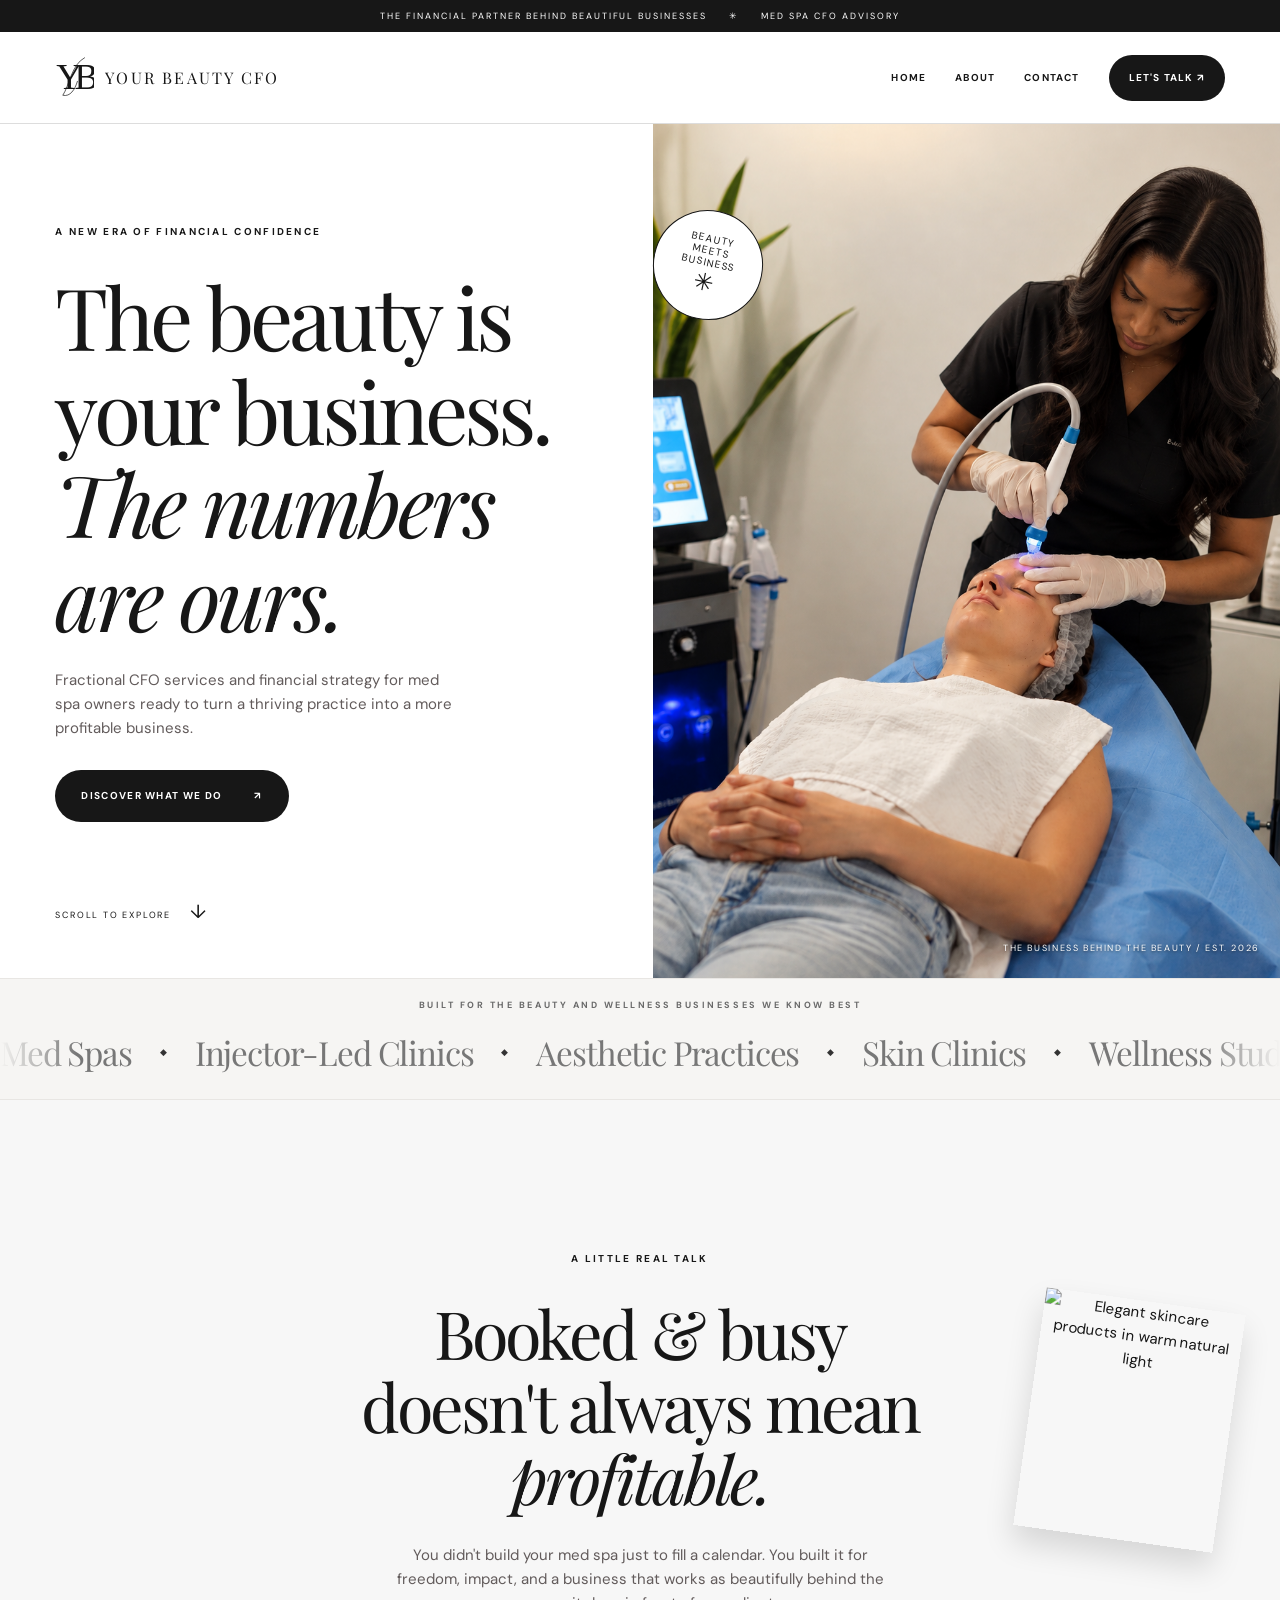
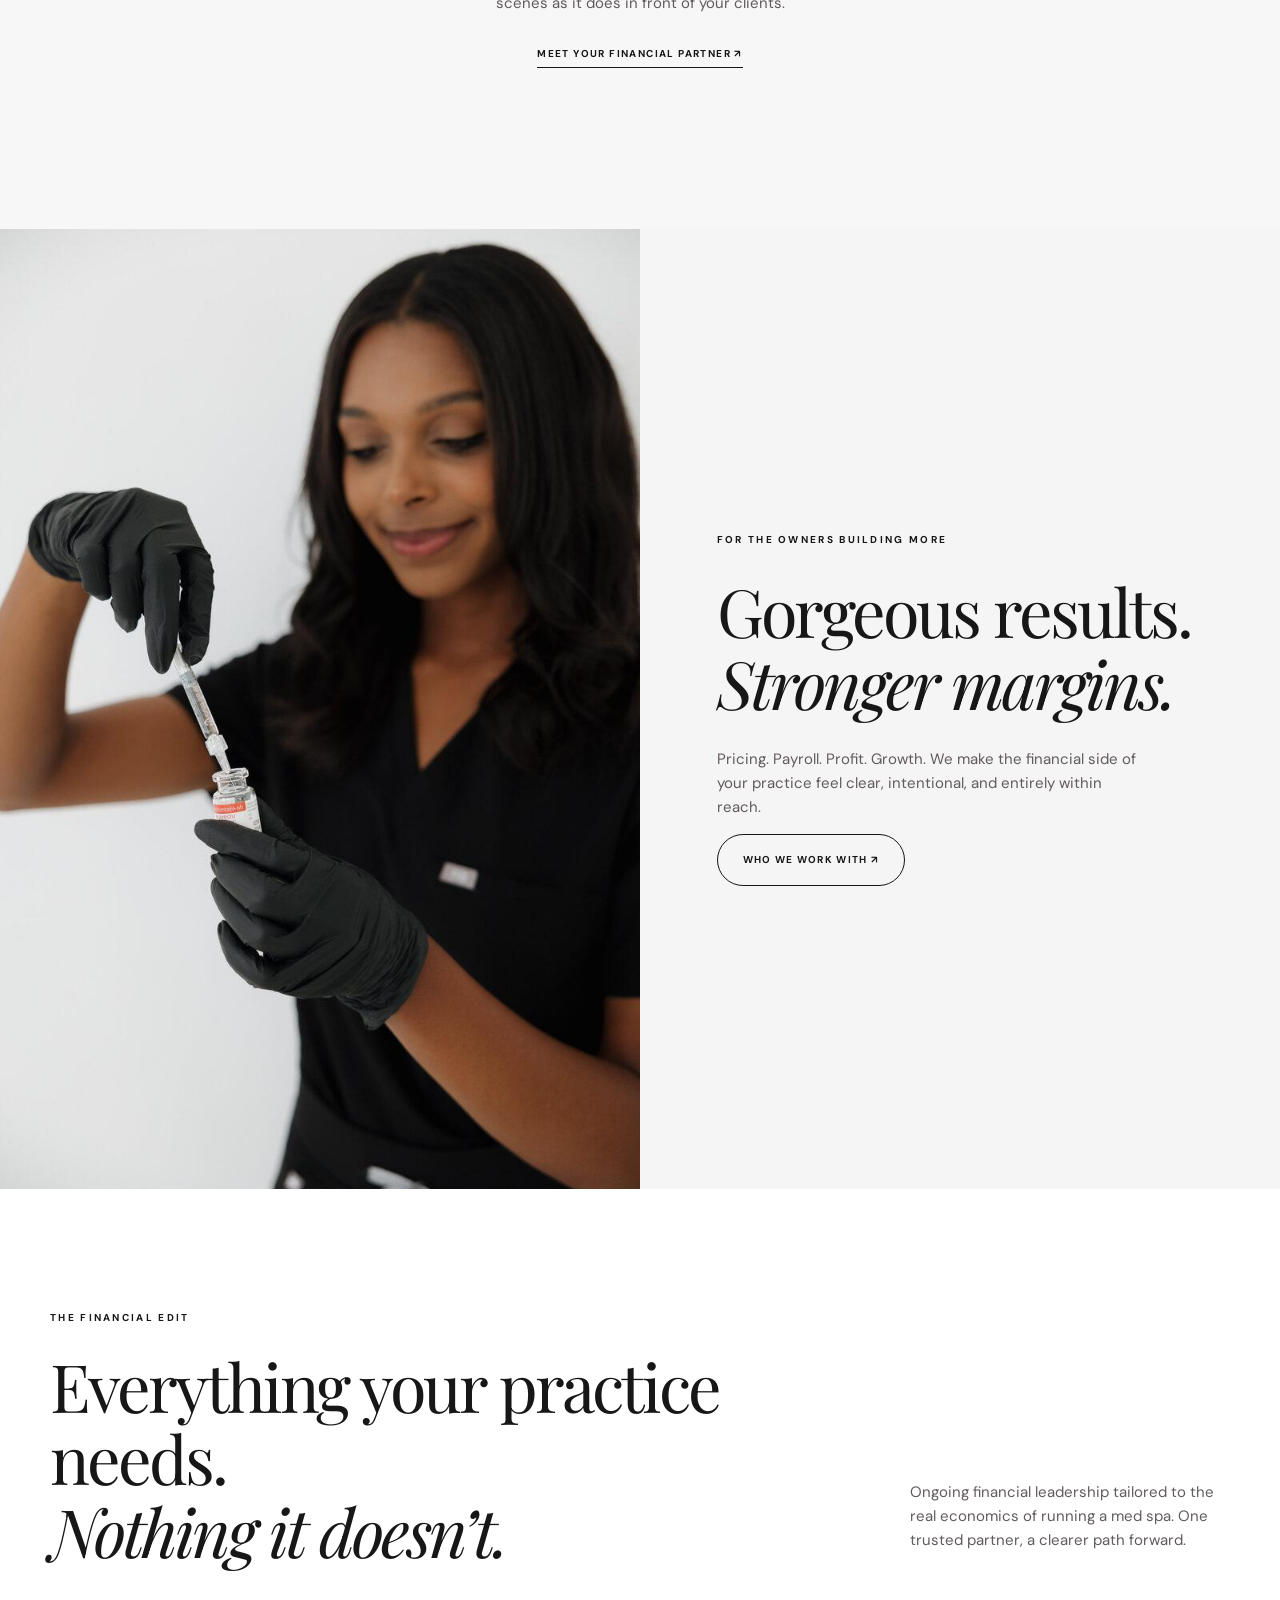
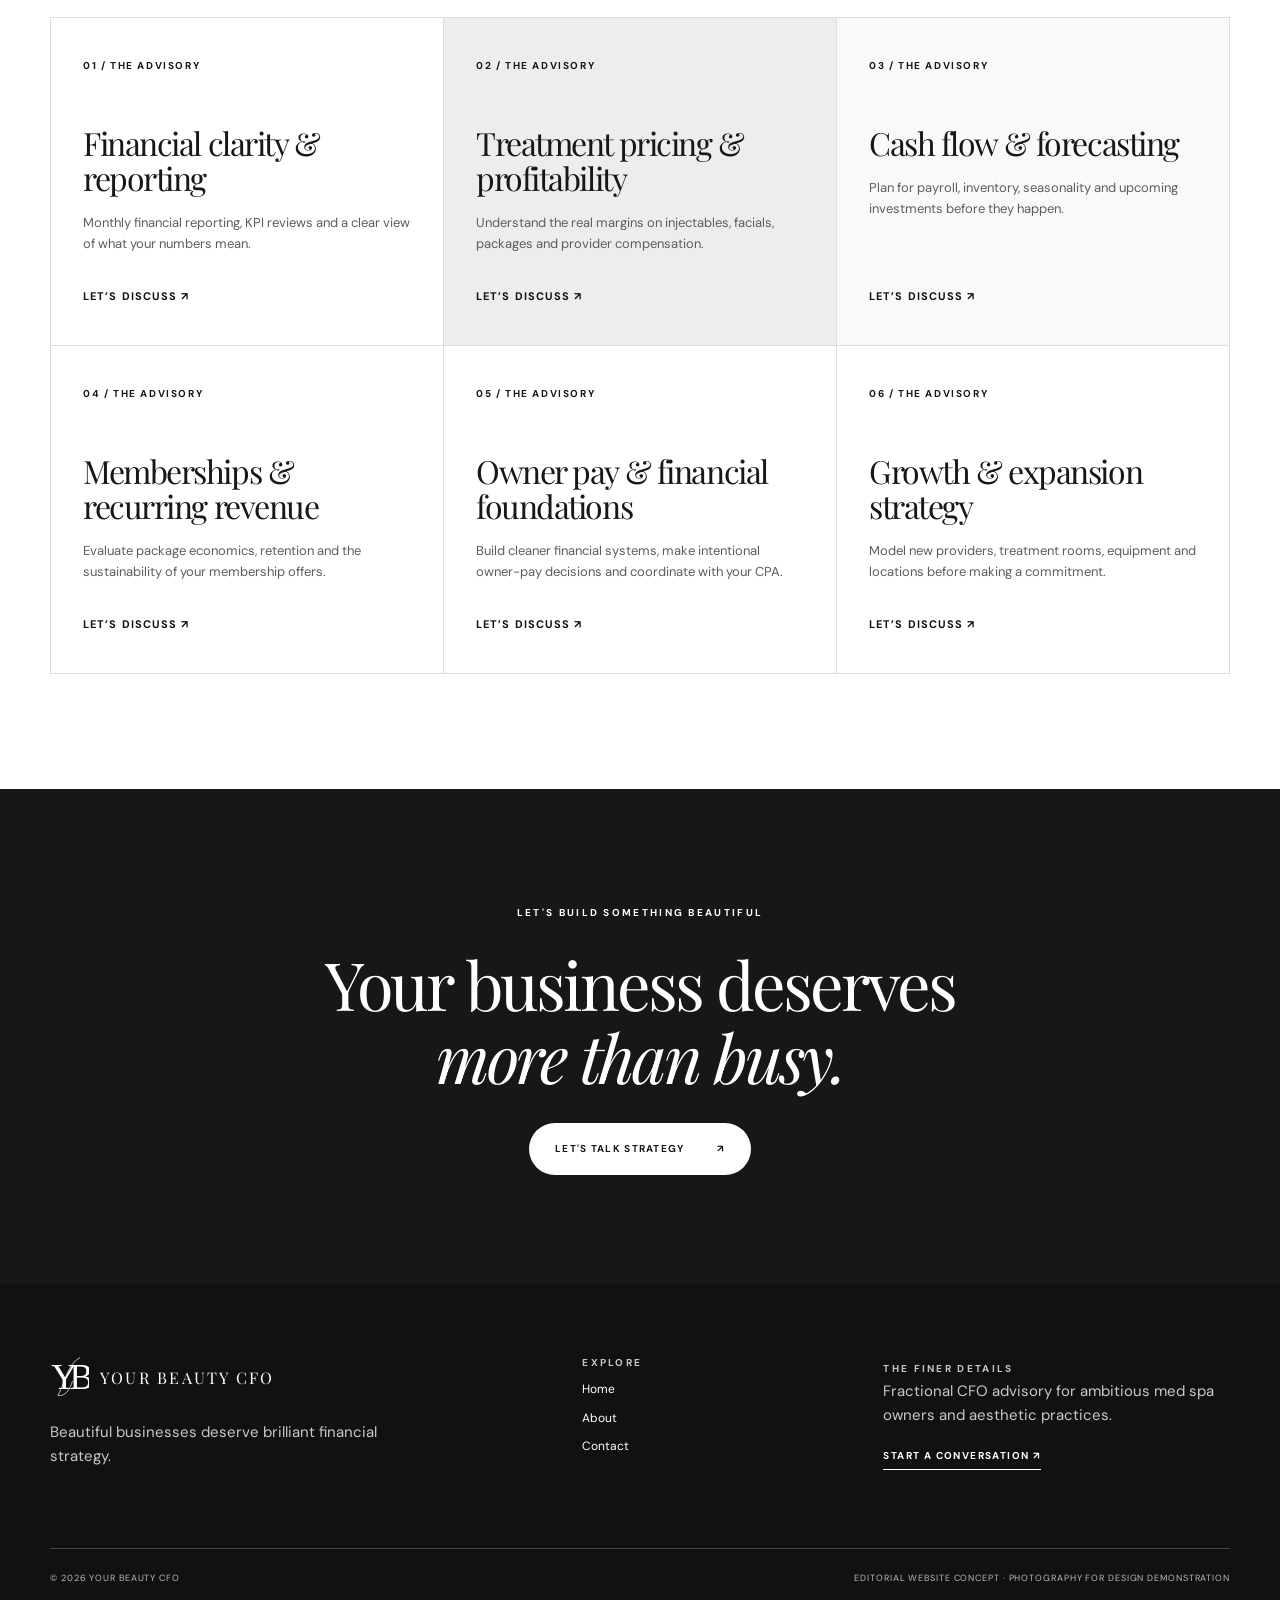
==== commit 94f786e6: "Redesign: black & white editorial update with new photography - New three-page build with separate s" ====
--- a/index.html
+++ b/index.html
@@ -1,516 +1,8 @@
 <!DOCTYPE html>
-<html lang="en">
-<head>
-<meta charset="UTF-8">
-<meta name="viewport" content="width=device-width, initial-scale=1.0">
-<title>Your Beauty CFO — One CFO for your business. Every number that matters.</title>
-<meta name="description" content="Fractional CFO and bookkeeping for beauty and wellness businesses — forecasting, cash flow, pricing, memberships, owner pay, and growth, built from your real numbers.">
-<meta name="theme-color" content="#43293B">
-<link rel="preconnect" href="https://fonts.googleapis.com">
-<link rel="preconnect" href="https://fonts.gstatic.com" crossorigin>
-<link href="https://fonts.googleapis.com/css2?family=Playfair+Display:ital,wght@0,400;0,500;0,600;0,700;1,400;1,500;1,600&family=Jost:wght@300;400;500;600&display=swap" rel="stylesheet">
-<style>
-  :root{
-    --plum:#43293B;--plum2:#3A2233;--plum-deep:#2E1B28;--ink:#2C1F28;
-    --gold:#C2A15A;--gold-bright:#CBA75F;--rose:#C77E6E;--rose-soft:#D8A094;
-    --blush:#EBC9C0;--cream:#F6EFE7;--paper:#F3ECE3;--muted:#7A6A74;--line:#E7DCD0;
-    --serif:"Playfair Display",Georgia,serif;--sans:"Jost",-apple-system,system-ui,sans-serif;--wrap:1180px;
-  }
-  *{box-sizing:border-box;margin:0;padding:0}
-  html{scroll-behavior:smooth}
-  @media(prefers-reduced-motion:reduce){html{scroll-behavior:auto}}
-  body{font-family:var(--sans);color:var(--ink);background:var(--cream);line-height:1.6;-webkit-font-smoothing:antialiased;overflow-x:hidden}
-  h1,h2,h3,h4{font-family:var(--serif);font-weight:500;line-height:1.12;letter-spacing:-.01em}
-  a{color:inherit;text-decoration:none}
-  img{max-width:100%;display:block}
-  .wrap{max-width:var(--wrap);margin:0 auto;padding:0 32px}
-  .eyebrow{font-family:var(--sans);font-weight:500;font-size:.7rem;letter-spacing:.28em;text-transform:uppercase;color:var(--gold);display:inline-flex;align-items:center;gap:12px}
-  .eyebrow::before{content:"";width:26px;height:1px;background:var(--gold)}
-  .btn{font-family:var(--sans);font-weight:500;font-size:.85rem;letter-spacing:.02em;padding:13px 24px;border-radius:40px;display:inline-flex;align-items:center;gap:9px;cursor:pointer;border:1px solid transparent;transition:transform .2s,box-shadow .25s,background .25s,color .25s,border-color .25s;position:relative;overflow:hidden}
-  .btn .arr{font-size:.8em}
-  .btn-gold{background:var(--gold);color:var(--plum-deep)}
-  .btn-gold:hover{transform:translateY(-2px);box-shadow:0 10px 26px rgba(194,161,90,.35)}
-  .btn-gold::after{content:"";position:absolute;top:0;left:-130%;width:55%;height:100%;background:linear-gradient(120deg,transparent,rgba(255,255,255,.45),transparent);transform:skewX(-20deg);transition:left .6s ease}
-  .btn-gold:hover::after{left:150%}
-  .btn:active{transform:translateY(0) scale(.98)}
-  .btn-ghost{border-color:rgba(246,239,227,.4);color:var(--cream)}
-  .btn-ghost:hover{border-color:var(--gold);color:var(--gold-bright)}
-  .btn-plum{background:var(--plum);color:var(--cream)}
-  .btn-plum:hover{transform:translateY(-2px);box-shadow:0 10px 26px rgba(46,27,40,.3)}
 
-  /* header */
-  header{position:sticky;top:0;z-index:60;background:var(--paper);border-bottom:1px solid var(--line);transition:box-shadow .3s}
-  header.scrolled{box-shadow:0 6px 24px rgba(46,27,40,.08)}
-  .nav{display:flex;align-items:center;justify-content:space-between;height:74px}
-  .brand{display:flex;align-items:center;gap:13px}
-  .logo-tile{width:40px;height:40px;border-radius:9px;background:var(--plum);display:flex;align-items:center;justify-content:center;flex:none}
-  .brand .name{font-family:var(--serif);font-size:1.16rem;color:var(--plum);line-height:1}
-  .brand .name small{display:block;font-family:var(--sans);font-weight:500;font-size:.56rem;letter-spacing:.32em;text-transform:uppercase;color:var(--muted);margin-top:5px}
-  .navmid{display:flex;align-items:center;gap:34px}
-  .navmid a{font-size:.92rem;color:var(--ink);opacity:.85;transition:color .25s,opacity .25s;position:relative;padding:4px 0}
-  .navmid a:hover{opacity:1;color:var(--plum)}
-  .navmid a.active{color:var(--plum);opacity:1}
-  .navmid a.active::after{content:"";position:absolute;left:0;right:0;bottom:-2px;height:2px;background:var(--gold)}
-  .navright{display:flex;align-items:center;gap:22px}
-  .navright .tel{font-size:.86rem;color:var(--muted)}
-  .menu-toggle{display:none;background:none;border:0;cursor:pointer;flex-direction:column;gap:5px;padding:6px}
-  .menu-toggle span{width:24px;height:2px;background:var(--plum);display:block;transition:.3s}
-
-  /* hero */
-  .hero{background:var(--plum);color:var(--cream);padding:104px 0 118px;position:relative;overflow:hidden}
-  .hero::before{content:"";position:absolute;top:-25%;right:-8%;width:60vw;height:60vw;background:radial-gradient(circle,rgba(194,161,90,.14),transparent 60%);pointer-events:none}
-  .hero-inner{position:relative;max-width:760px}
-  .hero .eyebrow{margin-bottom:26px}
-  .hero h1{font-size:clamp(2.7rem,6vw,4.6rem);color:var(--cream);margin-bottom:24px}
-  .hero h1 em{display:block;font-style:italic;color:var(--gold);font-weight:500}
-  .hero p{font-size:clamp(1.02rem,1.5vw,1.2rem);max-width:560px;color:rgba(246,239,227,.8);font-weight:300;margin-bottom:38px}
-  .hero-cta{display:flex;gap:15px;flex-wrap:wrap}
-
-  /* ribbon */
-  .ribbon{background:var(--cream);border-bottom:1px solid var(--line);padding:40px 0 44px;text-align:center;overflow:hidden}
-  .ribbon .cap{font-family:var(--sans);font-weight:500;font-size:.68rem;letter-spacing:.26em;text-transform:uppercase;color:var(--muted);margin-bottom:26px}
-  .ribbon-mask{position:relative;-webkit-mask-image:linear-gradient(90deg,transparent,#000 12%,#000 88%,transparent);mask-image:linear-gradient(90deg,transparent,#000 12%,#000 88%,transparent)}
-  .ribbon-track{display:flex;align-items:center;gap:0;width:max-content;animation:marquee 34s linear infinite}
-  .ribbon:hover .ribbon-track{animation-play-state:paused}
-  .ribbon-track .word{font-family:var(--serif);font-size:clamp(1.5rem,2.4vw,2.05rem);color:#B8A3AC;padding:0 34px;white-space:nowrap;transition:color .3s}
-  .ribbon-track .word:hover{color:var(--plum)}
-  .ribbon-track .sep{width:6px;height:6px;background:var(--gold);transform:rotate(45deg);flex:none}
-  @keyframes marquee{from{transform:translateX(0)}to{transform:translateX(-50%)}}
-  @media(prefers-reduced-motion:reduce){.ribbon-track{animation:none;flex-wrap:wrap;justify-content:center;width:auto}}
-
-  /* services */
-  #services{padding:96px 0 104px}
-  .svc-grid{display:grid;grid-template-columns:repeat(3,1fr);gap:26px}
-  .card{background:#fff;border-radius:14px;padding:34px 32px 30px;box-shadow:0 20px 50px rgba(46,27,40,.06);display:flex;flex-direction:column;transition:transform .3s,box-shadow .3s}
-  .card:hover{transform:translateY(-5px);box-shadow:0 28px 60px rgba(46,27,40,.12)}
-  .card-top{display:flex;align-items:center;justify-content:space-between;margin-bottom:26px}
-  .icon{width:44px;height:44px;border-radius:50%;background:var(--plum);display:flex;align-items:center;justify-content:center;flex:none}
-  .icon svg{width:20px;height:20px;stroke:var(--gold);fill:none;stroke-width:1.6}
-  .card-no{font-family:var(--sans);font-weight:500;font-size:.62rem;letter-spacing:.2em;color:var(--muted)}
-  .card h3{font-size:1.42rem;color:var(--plum);margin-bottom:13px}
-  .card>p{color:var(--muted);font-size:.95rem;font-weight:300;margin-bottom:22px}
-  .checks{list-style:none;display:flex;flex-direction:column;gap:11px;margin-bottom:26px}
-  .checks li{position:relative;padding-left:26px;font-size:.9rem;color:var(--ink)}
-  .checks li::before{content:"";position:absolute;left:0;top:7px;width:11px;height:6px;border-left:1.6px solid var(--rose);border-bottom:1.6px solid var(--rose);transform:rotate(-45deg)}
-  .card .more{margin-top:auto;padding-top:20px;border-top:1px solid var(--line);font-size:.82rem;font-weight:500;color:var(--plum);display:inline-flex;align-items:center;gap:7px}
-  .card .more .arr{color:var(--gold);transition:transform .25s}
-  .card:hover .more .arr{transform:translate(3px,-3px)}
-
-  /* process */
-  #process{padding:60px 0 100px}
-  .sec-head{max-width:640px;margin-bottom:64px}
-  .sec-head h2{font-size:clamp(2rem,3.8vw,2.95rem);color:var(--plum);margin:18px 0 16px}
-  .sec-head h2 em{font-style:italic;color:var(--gold)}
-  .sec-head p{color:var(--muted);font-size:1.04rem;font-weight:300}
-  .timeline{position:relative;max-width:960px;margin:0 auto}
-  .timeline::before{content:"";position:absolute;left:50%;top:14px;bottom:14px;width:1px;background:var(--line);transform:translateX(-50%)}
-  .tstep{position:relative;display:grid;grid-template-columns:1fr 1fr;gap:40px;margin-bottom:70px}
-  .tstep:last-child{margin-bottom:0}
-  .tstep .dot{position:absolute;left:50%;top:34px;width:11px;height:11px;border-radius:50%;background:var(--plum);border:3px solid var(--cream);transform:translateX(-50%);box-shadow:0 0 0 1px var(--line)}
-  .tmain .no{font-family:var(--serif);font-size:4.2rem;color:var(--plum);line-height:.9;display:inline-block;vertical-align:middle}
-  .tmain .wk{font-family:var(--sans);font-weight:500;font-size:.6rem;letter-spacing:.24em;text-transform:uppercase;color:var(--muted);display:inline-block;margin-left:12px;vertical-align:middle}
-  .tmain h3{font-size:1.7rem;color:var(--plum);margin:14px 0 10px}
-  .tmain p{color:var(--muted);font-size:.98rem;font-weight:300;max-width:340px}
-  .tcard{background:#fff;border-radius:14px;padding:30px 30px;box-shadow:0 20px 50px rgba(46,27,40,.07);align-self:center}
-  .tcard p{color:var(--ink);font-size:.95rem;font-weight:300}
-  .tstep.left .tmain{grid-column:1;text-align:left}
-  .tstep.left .tcard{grid-column:2}
-  .tstep.right .tcard{grid-column:1;order:1}
-  .tstep.right .tmain{grid-column:2;order:2}
-  @media(max-width:760px){
-    .timeline::before{left:18px}
-    .tstep{grid-template-columns:1fr;gap:20px;padding-left:46px;margin-bottom:44px}
-    .tstep .dot{left:18px}
-    .tstep.right .tcard{order:2}.tstep.right .tmain{order:1}
-    .tmain p{max-width:none}
-  }
-
-  /* faq */
-  #faq{padding:40px 0 110px}
-  .faq-grid{display:grid;grid-template-columns:.85fr 1.15fr;gap:60px}
-  .faq-left h2{font-size:clamp(1.9rem,3.4vw,2.6rem);color:var(--plum)}
-  .faq-left h2 em{font-style:italic;color:var(--gold)}
-  .faq-left p{color:var(--muted);font-weight:300;margin-top:16px}
-  .faq-note{margin-top:26px;padding-top:22px;border-top:1px solid var(--line);font-size:.86rem;color:var(--muted);font-weight:300}
-  .faq-list{display:flex;flex-direction:column}
-  .faq-item{border-bottom:1px solid var(--line)}
-  .faq-q{display:flex;align-items:center;gap:18px;width:100%;background:none;border:0;cursor:pointer;text-align:left;padding:22px 0;font-family:var(--serif);font-size:1.18rem;color:var(--plum)}
-  .faq-icon{width:30px;height:30px;border-radius:50%;border:1px solid var(--line);flex:none;display:flex;align-items:center;justify-content:center;position:relative;transition:background .25s,border-color .25s}
-  .faq-icon::before,.faq-icon::after{content:"";position:absolute;background:var(--plum);transition:opacity .25s,background .25s}
-  .faq-icon::before{width:11px;height:1.5px}.faq-icon::after{width:1.5px;height:11px}
-  .faq-item.open .faq-icon{background:var(--plum);border-color:var(--plum)}
-  .faq-item.open .faq-icon::before{background:var(--cream)}
-  .faq-item.open .faq-icon::after{opacity:0}
-  .faq-a{max-height:0;overflow:hidden;transition:max-height .35s ease}
-  .faq-a p{color:var(--muted);font-weight:300;font-size:.96rem;padding:0 0 24px 48px;max-width:560px}
-  @media(max-width:820px){.faq-grid{grid-template-columns:1fr;gap:34px}}
-
-  /* cta */
-  .cta-band{padding:0 0 100px}
-  .cta{background:var(--plum);border-radius:22px;padding:64px 60px;position:relative;overflow:hidden;color:var(--cream)}
-  .cta::before{content:"";position:absolute;top:-40%;right:-10%;width:50%;height:180%;background:radial-gradient(circle,rgba(194,161,90,.14),transparent 60%)}
-  .cta-inner{position:relative;display:grid;grid-template-columns:1.15fr .85fr;gap:50px;align-items:center}
-  .cta .eyebrow{color:var(--gold)}
-  .cta h2{font-size:clamp(2rem,3.6vw,2.9rem);color:var(--cream);margin:20px 0 18px}
-  .cta h2 em{font-style:italic;color:var(--gold)}
-  .cta p{color:rgba(246,239,227,.78);font-weight:300;max-width:440px;margin-bottom:30px}
-  .cta-actions{display:flex;align-items:center;gap:22px;flex-wrap:wrap}
-  .cta-actions .tel{font-size:.9rem;color:rgba(246,239,227,.82);display:inline-flex;gap:8px;align-items:center}
-  .cta-facts{display:grid;grid-template-columns:1fr 1fr;border:1px solid rgba(194,161,90,.3);border-radius:12px;overflow:hidden}
-  .cta-facts div{padding:24px 26px;border-bottom:1px solid rgba(194,161,90,.2)}
-  .cta-facts div:nth-child(odd){border-right:1px solid rgba(194,161,90,.2)}
-  .cta-facts div:nth-child(n+3){border-bottom:none}
-  .cta-facts .k{font-family:var(--sans);font-weight:500;font-size:.58rem;letter-spacing:.2em;text-transform:uppercase;color:rgba(246,239,227,.55);margin-bottom:8px}
-  .cta-facts .v{font-family:var(--serif);font-size:1.24rem;color:var(--gold)}
-  @media(max-width:820px){.cta{padding:44px 30px}.cta-inner{grid-template-columns:1fr;gap:32px}}
-
-  /* footer */
-  footer{background:var(--plum-deep);color:rgba(246,239,227,.72);padding:70px 0 0;position:relative;overflow:hidden}
-  .foot-grid{display:grid;grid-template-columns:1.4fr .8fr .8fr 1.1fr;gap:40px;padding-bottom:54px;position:relative;z-index:2}
-  .foot .brand .name{color:var(--cream)}
-  .foot .brand .name small{color:var(--muted)}
-  .newsletter{margin-top:22px;max-width:330px}
-  .newsletter .lt{font-family:var(--serif);font-size:1.1rem;color:var(--cream);margin-bottom:10px}
-  .newsletter .lt em{font-style:italic;color:var(--gold)}
-  .newsletter p{font-size:.82rem;font-weight:300;color:rgba(246,239,227,.6);margin-bottom:16px}
-  .nl-form{display:flex;gap:8px;background:rgba(246,239,227,.06);border:1px solid rgba(246,239,227,.14);border-radius:40px;padding:5px 5px 5px 18px}
-  .nl-form input{flex:1;background:none;border:0;color:var(--cream);font-family:var(--sans);font-size:.85rem;outline:none}
-  .nl-form input::placeholder{color:rgba(246,239,227,.4)}
-  .nl-form button{background:var(--gold);color:var(--plum-deep);border:0;border-radius:40px;padding:9px 18px;font-family:var(--sans);font-weight:500;font-size:.82rem;cursor:pointer;transition:transform .2s}
-  .nl-form button:hover{transform:translateY(-1px)}
-  .fcol h4{font-family:var(--sans);font-weight:500;font-size:.62rem;letter-spacing:.22em;text-transform:uppercase;color:var(--gold);margin-bottom:20px}
-  .fcol a{display:block;font-size:.9rem;font-weight:300;color:rgba(246,239,227,.72);margin-bottom:13px;transition:color .25s}
-  .fcol a:hover{color:var(--gold-bright)}
-  .reach span{display:flex;gap:10px;font-size:.88rem;font-weight:300;margin-bottom:14px;color:rgba(246,239,227,.72)}
-  .reach span svg{width:15px;height:15px;stroke:var(--gold);fill:none;stroke-width:1.5;flex:none;margin-top:3px}
-  .socials{display:flex;gap:12px;margin-top:20px}
-  .socials a{width:34px;height:34px;border-radius:50%;border:1px solid rgba(246,239,227,.2);display:flex;align-items:center;justify-content:center;transition:border-color .25s,background .25s}
-  .socials a:hover{border-color:var(--gold);background:rgba(194,161,90,.12)}
-  .socials svg{width:15px;height:15px;fill:rgba(246,239,227,.8)}
-  .foot-bottom{border-top:1px solid rgba(246,239,227,.12);padding:26px 0 30px;position:relative;z-index:2;display:flex;justify-content:space-between;gap:20px;flex-wrap:wrap}
-  .foot-bottom .legal{font-size:.76rem;font-weight:300;color:rgba(246,239,227,.5);line-height:1.7;max-width:640px}
-  .foot-bottom .conv{font-size:.82rem;color:var(--gold-bright);display:inline-flex;gap:7px;align-items:center;white-space:nowrap}
-  .watermark{position:absolute;left:0;right:0;bottom:-3%;text-align:center;font-family:var(--serif);font-weight:600;font-size:clamp(5rem,19vw,17rem);line-height:.8;color:rgba(246,239,227,.035);pointer-events:none;z-index:1;letter-spacing:-.02em}
-  @media(max-width:900px){.foot-grid{grid-template-columns:1fr 1fr}}
-
-  :focus-visible{outline:2px solid var(--gold);outline-offset:3px}
-  .reveal{opacity:0;transform:translateY(22px);transition:opacity .7s ease,transform .7s ease}
-  .reveal.in{opacity:1;transform:none}
-  @media(prefers-reduced-motion:reduce){.reveal{opacity:1;transform:none;transition:none}}
-
-  /* mobile nav */
-  @media(max-width:860px){
-    .navmid,.navright .tel{display:none}
-    .menu-toggle{display:flex}
-    .navmid{position:fixed;inset:0 0 0 auto;width:min(80vw,320px);background:var(--plum-deep);flex-direction:column;align-items:flex-start;justify-content:center;gap:26px;padding:40px;transform:translateX(100%);transition:transform .35s;box-shadow:-20px 0 60px rgba(0,0,0,.4);z-index:70}
-    .navmid.open{transform:none;display:flex}
-    .navmid a{color:var(--cream);font-size:1.15rem}
-    .navmid a.active::after{display:none}
-    .menu-toggle.open span:nth-child(1){transform:translateY(7px) rotate(45deg)}
-    .menu-toggle.open span:nth-child(2){opacity:0}
-    .menu-toggle.open span:nth-child(3){transform:translateY(-7px) rotate(-45deg)}
-    .svc-grid{grid-template-columns:1fr}
-  }
-  @media(max-width:1040px) and (min-width:861px){.svc-grid{grid-template-columns:repeat(2,1fr)}}
-</style>
-</head>
-<body>
-
-<svg width="0" height="0" style="position:absolute" aria-hidden="true"><symbol id="seal" viewBox="0 0 100 100">
-  <circle cx="50" cy="50" r="34" fill="none" stroke="#C2A15A" stroke-width="2"/>
-  <text x="50" y="63" text-anchor="middle" font-family="Playfair Display,serif" font-size="34" font-style="italic" fill="#C2A15A">B</text>
-  <circle cx="63" cy="58" r="2" fill="#C2A15A"/>
-</symbol></svg>
-
-<header id="hdr">
-  <div class="wrap nav">
-    <a class="brand" href="index.html" aria-label="Your Beauty CFO home">
-      <span class="logo-tile"><svg width="26" height="26"><use href="#seal"/></svg></span>
-      <span class="name">Your Beauty CFO<small>Financial Leadership</small></span>
-    </a>
-    <nav class="navmid" id="menu" aria-label="Primary">
-      <a href="index.html" class="active">Services</a>
-      <a href="about.html">About</a>
-      <a href="contact.html">Contact</a>
-    </nav>
-    <div class="navright">
-      <span class="tel">+1 (212) 555-0148</span>
-      <a href="contact.html" class="btn btn-plum">Book a discovery call <span class="arr">↗</span></a>
-      <button class="menu-toggle" id="toggle" aria-label="Menu" aria-expanded="false"><span></span><span></span><span></span></button>
-    </div>
-  </div>
-</header>
-
-<main>
-  <!-- HERO -->
-  <section class="hero">
-    <div class="wrap hero-inner">
-      <span class="eyebrow">Our Services</span>
-      <h1>One CFO for your business. <em>Every number that matters.</em></h1>
-      <p>These are not one-off products. They are the ongoing financial leadership your business needs — forecasting, cash flow, pricing, memberships and growth — all built from your real numbers.</p>
-      <div class="hero-cta">
-        <a href="contact.html" class="btn btn-gold">Book a discovery call <span class="arr">↗</span></a>
-        <a href="about.html" class="btn btn-ghost">How we work</a>
-      </div>
-    </div>
-  </section>
-
-  <!-- RIBBON -->
-  <div class="ribbon">
-    <div class="cap">Built for the beauty and wellness businesses we know best</div>
-    <div class="ribbon-mask">
-      <div class="ribbon-track" id="ribbon">
-        <span class="word">Hair Salons</span><span class="sep"></span>
-        <span class="word">Spa Owners</span><span class="sep"></span>
-        <span class="word">Med Spas</span><span class="sep"></span>
-        <span class="word">Nail Studios</span><span class="sep"></span>
-        <span class="word">Lash &amp; Brow</span><span class="sep"></span>
-        <span class="word">Wellness Studios</span><span class="sep"></span>
-        <span class="word">Fitness Studios</span><span class="sep"></span>
-        <span class="word">Suite Owners</span><span class="sep"></span>
-      </div>
-    </div>
-  </div>
-
-  <!-- SERVICES -->
-  <section id="services">
-    <div class="wrap">
-      <div class="svc-grid">
-        <!-- 1 -->
-        <article class="card reveal">
-          <div class="card-top"><span class="icon"><svg viewBox="0 0 24 24"><path d="M3 3v18h18"/><path d="M7 15l4-5 3 3 5-7"/></svg></span><span class="card-no">01 — Clarity</span></div>
-          <h3>Forecasting &amp; Projections</h3>
-          <p>12-to-36-month revenue, margin and cash models built from your real numbers — so you can see where the business is headed and make confident calls.</p>
-          <ul class="checks"><li>Revenue and margin projections you can trust</li><li>Scenario planning for slow and busy seasons</li><li>Models built from your actual books, not guesses</li><li>A clear line of sight into the next few years</li></ul>
-          <a class="more" href="contact.html">Discuss this practice <span class="arr">↗</span></a>
-        </article>
-        <!-- 2 -->
-        <article class="card reveal">
-          <div class="card-top"><span class="icon"><svg viewBox="0 0 24 24"><rect x="3" y="6" width="18" height="13" rx="2"/><path d="M3 10h18M7 15h4"/></svg></span><span class="card-no">02 — Cash</span></div>
-          <h3>Cash Flow &amp; Runway</h3>
-          <p>13-week cash-flow forecasts and true cash-flow statements, so you always know exactly what is in the bank and what is coming next.</p>
-          <ul class="checks"><li>13-week rolling cash-flow forecast</li><li>True cash-flow statements, not just P&amp;L</li><li>Runway visibility so payroll is never a surprise</li><li>Early warning on tight weeks before they hit</li></ul>
-          <a class="more" href="contact.html">Discuss this practice <span class="arr">↗</span></a>
-        </article>
-        <!-- 3 -->
-        <article class="card reveal">
-          <div class="card-top"><span class="icon"><svg viewBox="0 0 24 24"><path d="M20 12l-8 8-9-9V4h7z"/><circle cx="7.5" cy="7.5" r="1.3"/></svg></span><span class="card-no">03 — Profit</span></div>
-          <h3>Pricing &amp; Margins</h3>
-          <p>Service-level and provider-level profit analysis that shows exactly where money is made — and where it quietly slips away.</p>
-          <ul class="checks"><li>Profit by service, treatment and package</li><li>Provider-level and room-level margin analysis</li><li>Pricing that protects your bottom line</li><li>Clear data behind every pricing decision</li></ul>
-          <a class="more" href="contact.html">Discuss this practice <span class="arr">↗</span></a>
-        </article>
-        <!-- 4 -->
-        <article class="card reveal">
-          <div class="card-top"><span class="icon"><svg viewBox="0 0 24 24"><path d="M17 2l4 4-4 4"/><path d="M3 11V9a4 4 0 014-4h14M7 22l-4-4 4-4"/><path d="M21 13v2a4 4 0 01-4 4H3"/></svg></span><span class="card-no">04 — Recurring</span></div>
-          <h3>Retention &amp; Memberships</h3>
-          <p>Building dependable, recurring revenue through membership and package programs your clients actually love to keep.</p>
-          <ul class="checks"><li>Membership and package program design</li><li>Recurring-revenue modeling and pricing</li><li>Retention metrics that guide the offer</li><li>Predictable income month after month</li></ul>
-          <a class="more" href="contact.html">Discuss this practice <span class="arr">↗</span></a>
-        </article>
-        <!-- 5 -->
-        <article class="card reveal">
-          <div class="card-top"><span class="icon"><svg viewBox="0 0 24 24"><path d="M19 7h-1V5a2 2 0 00-2-2H6a3 3 0 00-3 3v12a2 2 0 002 2h14a2 2 0 002-2V9a2 2 0 00-2-2z"/><path d="M16 12h.01"/></svg></span><span class="card-no">05 — Owner</span></div>
-          <h3>Owner Pay &amp; Tax Readiness</h3>
-          <p>Helping you pay yourself properly and keep clean, tax-ready books — so tax season is calm and your compensation is intentional.</p>
-          <ul class="checks"><li>A sustainable, structured owner pay plan</li><li>Clean, tax-ready books year round</li><li>Coordination with your CPA at tax time</li><li>No more scrambling in April</li></ul>
-          <a class="more" href="contact.html">Discuss this practice <span class="arr">↗</span></a>
-        </article>
-        <!-- 6 -->
-        <article class="card reveal">
-          <div class="card-top"><span class="icon"><svg viewBox="0 0 24 24"><path d="M3 17l6-6 4 4 8-8"/><path d="M17 7h4v4"/></svg></span><span class="card-no">06 — Growth</span></div>
-          <h3>Growth &amp; Expansion</h3>
-          <p>Modeling new hires, new rooms, or new locations before you commit a single dollar — so you grow on numbers, not on hope.</p>
-          <ul class="checks"><li>New-hire and new-room profitability models</li><li>Second-location and expansion analysis</li><li>Break-even and payback timelines</li><li>Confidence before you sign the lease</li></ul>
-          <a class="more" href="contact.html">Discuss this practice <span class="arr">↗</span></a>
-        </article>
-        <!-- 7 foundation -->
-        <article class="card reveal">
-          <div class="card-top"><span class="icon"><svg viewBox="0 0 24 24"><path d="M4 4h9a3 3 0 013 3v13a2.5 2.5 0 00-2.5-2.5H4z"/><path d="M20 4h-2a3 3 0 00-3 3v13a2.5 2.5 0 012.5-2.5H20z"/></svg></span><span class="card-no">07 — Foundation</span></div>
-          <h3>Basic Bookkeeping</h3>
-          <p>Keeping your day-to-day financials accurate and organized, so your books are always current, clean and ready for any decision.</p>
-          <ul class="checks"><li>Day-to-day transaction categorization</li><li>Monthly reconciliations kept current</li><li>Organized, decision-ready financials</li><li>A tidy foundation for every other service</li></ul>
-          <a class="more" href="contact.html">Discuss this practice <span class="arr">↗</span></a>
-        </article>
-      </div>
-    </div>
-  </section>
-
-  <!-- PROCESS -->
-  <section id="process">
-    <div class="wrap">
-      <div class="sec-head reveal">
-        <span class="eyebrow">Our Process</span>
-        <h2>A measured path, <em>walked together.</em></h2>
-        <p>Every engagement follows the same disciplined rhythm. No surprises, no upsells — just considered work, on a clear cadence.</p>
-      </div>
-      <div class="timeline">
-        <div class="tstep left reveal">
-          <span class="dot"></span>
-          <div class="tmain"><span class="no">01</span><span class="wk">Week 1 — 2</span><h3>Assess</h3><p>We standardize your P&amp;L and read the real story hiding inside your numbers.</p></div>
-          <div class="tcard"><p>We clean up and organize your financials, then walk you through what they actually say about your business — in plain language, with no judgment and no jargon.</p></div>
-        </div>
-        <div class="tstep right reveal">
-          <span class="dot"></span>
-          <div class="tcard"><p>You get a forward-looking view of revenue, margins and cash, plus a simple dashboard that turns your numbers into decisions you can make with confidence.</p></div>
-          <div class="tmain"><span class="no">02</span><span class="wk">Week 3 — 4</span><h3>Build</h3><p>We create your forecasts, cash-flow models and a dashboard you can actually use.</p></div>
-        </div>
-        <div class="tstep left reveal">
-          <span class="dot"></span>
-          <div class="tmain"><span class="no">03</span><span class="wk">Ongoing</span><h3>Steer</h3><p>Ongoing monthly CFO guidance, pricing help and cash strategy — always in your corner.</p></div>
-          <div class="tcard"><p>Each month we review the numbers together, tackle pricing and cash questions, and keep your business profitable, organized and moving toward your goals.</p></div>
-        </div>
-      </div>
-    </div>
-  </section>
-
-  <!-- FAQ -->
-  <section id="faq">
-    <div class="wrap faq-grid">
-      <div class="faq-left reveal">
-        <span class="eyebrow">Common Questions</span>
-        <h2 style="margin-top:16px">Honest answers,<br>before <em>we ever talk.</em></h2>
-        <p>If anything below isn't covered, we will gladly walk through it on the introductory call.</p>
-        <p class="faq-note">Still have questions? We respond personally to every introductory enquiry within one business day.</p>
-      </div>
-      <div class="faq-list reveal">
-        <div class="faq-item open">
-          <button class="faq-q"><span class="faq-icon"></span>Who do you work with?</button>
-          <div class="faq-a"><p>Owners of small-to-mid beauty and wellness businesses — hair salons, stylists and suite owners; spas and med spas; nail, lash and brow studios; and wellness and fitness studios. Most are doing roughly $200K to $3M in revenue: profitable, growing, and ready for real financial clarity.</p></div>
-        </div>
-        <div class="faq-item">
-          <button class="faq-q"><span class="faq-icon"></span>What exactly is a fractional CFO?</button>
-          <div class="faq-a"><p>A fractional CFO is a senior finance partner who works with your business part-time — giving you the strategy, forecasting and cash guidance of a full-time CFO, at a fraction of the cost.</p></div>
-        </div>
-        <div class="faq-item">
-          <button class="faq-q"><span class="faq-icon"></span>Do you replace my bookkeeper or CPA?</button>
-          <div class="faq-a"><p>No — we complement them. Your bookkeeper records the past and your CPA files your taxes; we focus on what the numbers mean and what to do next. We're glad to work alongside both.</p></div>
-        </div>
-        <div class="faq-item">
-          <button class="faq-q"><span class="faq-icon"></span>I am profitable but always feel cash-tight. Can you help?</button>
-          <div class="faq-a"><p>Yes — that's one of the most common reasons owners come to us. We build a 13-week cash-flow view so you can see exactly where cash goes and stay ahead of tight weeks.</p></div>
-        </div>
-        <div class="faq-item">
-          <button class="faq-q"><span class="faq-icon"></span>I am not a numbers person. Will this feel overwhelming?</button>
-          <div class="faq-a"><p>Not at all. We translate everything into plain language and clear decisions — no jargon, no lectures. You bring the beauty expertise; we handle the numbers.</p></div>
-        </div>
-        <div class="faq-item">
-          <button class="faq-q"><span class="faq-icon"></span>What does the first conversation look like?</button>
-          <div class="faq-a"><p>A relaxed, no-pressure discovery call. We learn about your business, answer your questions, and show you honestly how a fractional CFO could help — and what good would look like for you.</p></div>
-        </div>
-      </div>
-    </div>
-  </section>
-
-  <!-- CTA -->
-  <section class="cta-band">
-    <div class="wrap">
-      <div class="cta reveal">
-        <div class="cta-inner">
-          <div>
-            <span class="eyebrow">Book a Discovery Call</span>
-            <h2>A free discovery call, <em>and zero pressure.</em></h2>
-            <p>Tell us where your business is today. We will show you, honestly, how a fractional CFO would help — and what good would look like for you.</p>
-            <div class="cta-actions">
-              <a href="contact.html" class="btn btn-gold">Book a discovery call <span class="arr">↗</span></a>
-              <span class="tel">☎ +1 (212) 555-0148</span>
-            </div>
-          </div>
-          <div class="cta-facts">
-            <div><div class="k">Response</div><div class="v">&lt; 1 day</div></div>
-            <div><div class="k">Format</div><div class="v">Call · Video</div></div>
-            <div><div class="k">Cost</div><div class="v">Complimentary</div></div>
-            <div><div class="k">Discretion</div><div class="v">Always</div></div>
-          </div>
-        </div>
-      </div>
-    </div>
-  </section>
-</main>
-
-<footer>
-  <div class="wrap">
-    <div class="foot-grid">
-      <div>
-        <a class="brand" href="index.html" aria-label="Your Beauty CFO home">
-          <span class="logo-tile"><svg width="26" height="26"><use href="#seal"/></svg></span>
-          <span class="name">Your Beauty CFO<small>Financial Leadership</small></span>
-        </a>
-        <div class="newsletter">
-          <div class="lt">The <em>Your Beauty CFO Letter</em></div>
-          <p>A quarterly note on pricing, cash flow and profit for beauty and wellness owners. No jargon — just clear, encouraging perspective from your CFO.</p>
-          <form class="nl-form" onsubmit="return false"><input type="email" placeholder="you@example.com" aria-label="Email"><button type="submit">Subscribe</button></form>
-        </div>
-      </div>
-      <div class="fcol">
-        <h4>Practice</h4>
-        <a href="index.html">Forecasting &amp; Projections</a>
-        <a href="index.html">Cash Flow &amp; Runway</a>
-        <a href="index.html">Pricing &amp; Margins</a>
-        <a href="index.html">Basic Bookkeeping</a>
-      </div>
-      <div class="fcol">
-        <h4>Firm</h4>
-        <a href="about.html">About</a>
-        <a href="about.html">Our Team</a>
-        <a href="contact.html">Contact</a>
-        <a href="#">Privacy</a>
-        <a href="#">Terms</a>
-      </div>
-      <div class="fcol reach">
-        <h4>Reach Us</h4>
-        <span><svg viewBox="0 0 24 24"><rect x="3" y="5" width="18" height="14" rx="2"/><path d="M3 7l9 6 9-6"/></svg>hello@yourbeautycfo.com</span>
-        <span><svg viewBox="0 0 24 24"><path d="M22 16.9v3a2 2 0 01-2.2 2 19.8 19.8 0 01-8.6-3 19.5 19.5 0 01-6-6 19.8 19.8 0 01-3-8.6A2 2 0 014.1 2h3a2 2 0 012 1.7c.1.9.3 1.8.6 2.7a2 2 0 01-.5 2.1L8 9.6a16 16 0 006 6l1.1-1.1a2 2 0 012.1-.5c.9.3 1.8.5 2.7.6a2 2 0 011.7 2z"/></svg>+1 (212) 555-0148</span>
-        <span><svg viewBox="0 0 24 24"><path d="M21 10c0 6-9 12-9 12s-9-6-9-12a9 9 0 0118 0z"/><circle cx="12" cy="10" r="3"/></svg>12 Gramercy Park South, Suite 4A<br>New York, NY 10003</span>
-        <div class="socials">
-          <a href="#" aria-label="LinkedIn"><svg viewBox="0 0 24 24"><path d="M4.98 3.5A2.5 2.5 0 002.5 6a2.5 2.5 0 005 0 2.5 2.5 0 00-2.52-2.5zM3 8.98h4v12H3zM9 8.98h3.8v1.64h.05a4.2 4.2 0 013.75-2.06c4 0 4.75 2.64 4.75 6.06v6.36h-4v-5.64c0-1.34 0-3.06-1.87-3.06s-2.15 1.46-2.15 2.96v5.74H9z"/></svg></a>
-          <a href="#" aria-label="X"><svg viewBox="0 0 24 24"><path d="M18.9 2H22l-7.1 8.1L23 22h-6.6l-5.2-6.8L5.3 22H2l7.6-8.7L1.6 2h6.7l4.7 6.2zM17.7 20h1.8L7.2 3.9H5.3z"/></svg></a>
-        </div>
-      </div>
-    </div>
-    <div class="foot-bottom">
-      <div class="legal">© 2026 Your Beauty CFO. All rights reserved. Your Beauty CFO — a brand of Eniola Group.<br>Your Beauty CFO provides fractional CFO and financial advisory services for beauty and wellness businesses. Information contained herein is for general informational purposes only and does not constitute tax, legal or accounting advice.</div>
-      <a href="contact.html" class="conv">Begin a conversation <span>↗</span></a>
-    </div>
-  </div>
-  <div class="watermark" aria-hidden="true">Your Beauty CFO</div>
-</footer>
-
-<script>
-  var hdr=document.getElementById('hdr');
-  var onScroll=function(){hdr.classList.toggle('scrolled',window.scrollY>20)};
-  onScroll();window.addEventListener('scroll',onScroll,{passive:true});
-
-  var toggle=document.getElementById('toggle'),menu=document.getElementById('menu');
-  toggle.addEventListener('click',function(){
-    var open=menu.classList.toggle('open');toggle.classList.toggle('open',open);
-    toggle.setAttribute('aria-expanded',open);
-  });
-  menu.querySelectorAll('a').forEach(function(a){a.addEventListener('click',function(){
-    menu.classList.remove('open');toggle.classList.remove('open');toggle.setAttribute('aria-expanded','false');
-  })});
-
-  // duplicate ribbon for seamless loop
-  var rib=document.getElementById('ribbon');
-  if(rib){rib.innerHTML=rib.innerHTML+rib.innerHTML;}
-
-  // FAQ accordion
-  document.querySelectorAll('.faq-q').forEach(function(q){
-    q.addEventListener('click',function(){
-      var item=q.parentElement,a=item.querySelector('.faq-a');
-      var isOpen=item.classList.contains('open');
-      document.querySelectorAll('.faq-item').forEach(function(it){
-        it.classList.remove('open');it.querySelector('.faq-a').style.maxHeight=null;
-      });
-      if(!isOpen){item.classList.add('open');a.style.maxHeight=a.scrollHeight+'px';}
-    });
-  });
-  var openA=document.querySelector('.faq-item.open .faq-a');
-  if(openA){openA.style.maxHeight=openA.scrollHeight+'px';}
-
-  // reveal
-  var io=new IntersectionObserver(function(es){es.forEach(function(e){if(e.isIntersecting){e.target.classList.add('in');io.unobserve(e.target);}})},{threshold:.12});
-  document.querySelectorAll('.reveal').forEach(function(el,i){el.style.transitionDelay=(i%3*0.06)+'s';io.observe(el);});
-</script>
-</body>
-</html>
+<html lang="en"><head><meta charset="utf-8"/><meta content="width=device-width, initial-scale=1" name="viewport"/><meta content="#ffffff" name="theme-color"/><meta content="Luxury fractional CFO advisory and financial strategy for med spas." name="description"/><title>Home | Your Beauty CFO</title><link href="https://fonts.googleapis.com" rel="preconnect"/><link crossorigin="" href="https://fonts.gstatic.com" rel="preconnect"/><link href="https://fonts.googleapis.com/css2?family=DM+Sans:wght@400;500;600;700&amp;family=Italiana&amp;family=Playfair+Display:ital,wght@0,400;0,500;1,400;1,500&amp;display=swap" rel="stylesheet"/><link href="style.css" rel="stylesheet"/><script defer="" src="script.js"></script></head><body><div class="topline">THE FINANCIAL PARTNER BEHIND BEAUTIFUL BUSINESSES <span>✳</span> MED SPA CFO ADVISORY</div><header class="header"><a aria-label="Your Beauty CFO home" class="brand" href="index.html"><svg aria-hidden="true" class="monogram" viewbox="0 0 90 100" xmlns="http://www.w3.org/2000/svg"><text fill="currentColor" font-family="Georgia,serif" font-size="83" letter-spacing="-18" x="3" y="76">YB</text><path d="M69 4 C38 20 33 69 18 91 C35 95 46 78 52 58" fill="none" stroke="currentColor" stroke-width="1.6"></path></svg><span>YOUR BEAUTY CFO</span></a><button aria-expanded="false" aria-label="Open menu" class="hamburger" type="button">☰</button><nav id="mainnav"><a class="active" href="index.html">Home</a><a href="about.html">About</a><a href="contact.html">Contact</a><a class="nav-cta" href="contact.html">LET'S TALK ↗</a></nav></header><main><section class="home-hero"><div class="home-hero-copy"><span class="eyebrow">A NEW ERA OF FINANCIAL CONFIDENCE</span><h1>The beauty is<br/>your business.<br/><em>The numbers<br/>are ours.</em></h1><p>Fractional CFO services and financial strategy for med spa owners ready to turn a thriving practice into a more profitable business.</p><a class="pill burgundy" href="#services">DISCOVER WHAT WE DO <span>↗</span></a><div class="hero-scroll">SCROLL TO EXPLORE <span>↓</span></div></div><div class="hero-art"><div class="hero-main"><img alt="Black aesthetic practitioner performing a facial treatment on a patient in a med spa" class="" src="medspa-hero.png"/></div><div class="round-stamp"><span>BEAUTY<br/>MEETS<br/>BUSINESS</span><b>✳</b></div><div class="hero-caption">THE BUSINESS BEHIND THE BEAUTY / EST. 2026</div></div></section>
+<section aria-label="Practices we support" class="industry-ribbon"><p class="ribbon-heading">BUILT FOR THE BEAUTY AND WELLNESS BUSINESSES WE KNOW BEST</p><div class="ribbon-viewport"><div aria-hidden="true" class="ribbon-track"><div class="ribbon-set"><span>Med Spas</span><i>◆</i><span>Injector-Led Clinics</span><i>◆</i><span>Aesthetic Practices</span><i>◆</i><span>Skin Clinics</span><i>◆</i><span>Wellness Studios</span><i>◆</i></div><div class="ribbon-set"><span>Med Spas</span><i>◆</i><span>Injector-Led Clinics</span><i>◆</i><span>Aesthetic Practices</span><i>◆</i><span>Skin Clinics</span><i>◆</i><span>Wellness Studios</span><i>◆</i></div></div></div></section>
+<section class="statement"><div class="container statement-inner"><span class="eyebrow">A LITTLE REAL TALK</span><h2>Booked &amp; busy<br/>doesn't always mean<br/><em>profitable.</em></h2><p>You didn't build your med spa just to fill a calendar. You built it for freedom, impact, and a business that works as beautifully behind the scenes as it does in front of your clients.</p><a class="text-link" href="about.html#approach">MEET YOUR FINANCIAL PARTNER ↗</a><div class="statement-side"><img alt="Elegant skincare products in warm natural light" class="" loading="lazy" src="https://images.unsplash.com/photo-1608248543803-ba4f8c70ae0b?auto=format&amp;fit=crop&amp;w=900&amp;q=85"/></div></div></section>
+<section class="photo-break"><div class="photo-break-left"><img alt="Aesthetic injector preparing a treatment in a med spa" class="" loading="lazy" src="injector-treatment.png"/></div><div class="photo-break-right"><span class="eyebrow">FOR THE OWNERS BUILDING MORE</span><h2>Gorgeous results.<br/><em>Stronger margins.</em></h2><p>Pricing. Payroll. Profit. Growth. We make the financial side of your practice feel clear, intentional, and entirely within reach.</p><a class="pill outline" href="about.html#who-we-serve">WHO WE WORK WITH ↗</a></div></section>
+<section class="section services-preview" id="services"><div class="container"><div class="section-top"><div><span class="eyebrow">THE FINANCIAL EDIT</span><h2>Everything your practice needs.<br/><em>Nothing it doesn’t.</em></h2></div><p>Ongoing financial leadership tailored to the real economics of running a med spa. One trusted partner, a clearer path forward.</p></div><div class="service-grid"><article class="service-card"><span class="card-num">01 / THE ADVISORY</span><h3>Financial clarity &amp; reporting</h3><p>Monthly financial reporting, KPI reviews and a clear view of what your numbers mean.</p><a class="service-link" href="contact.html">LET’S DISCUSS ↗</a></article><article class="service-card"><span class="card-num">02 / THE ADVISORY</span><h3>Treatment pricing &amp; profitability</h3><p>Understand the real margins on injectables, facials, packages and provider compensation.</p><a class="service-link" href="contact.html">LET’S DISCUSS ↗</a></article><article class="service-card"><span class="card-num">03 / THE ADVISORY</span><h3>Cash flow &amp; forecasting</h3><p>Plan for payroll, inventory, seasonality and upcoming investments before they happen.</p><a class="service-link" href="contact.html">LET’S DISCUSS ↗</a></article><article class="service-card"><span class="card-num">04 / THE ADVISORY</span><h3>Memberships &amp; recurring revenue</h3><p>Evaluate package economics, retention and the sustainability of your membership offers.</p><a class="service-link" href="contact.html">LET’S DISCUSS ↗</a></article><article class="service-card"><span class="card-num">05 / THE ADVISORY</span><h3>Owner pay &amp; financial foundations</h3><p>Build cleaner financial systems, make intentional owner-pay decisions and coordinate with your CPA.</p><a class="service-link" href="contact.html">LET’S DISCUSS ↗</a></article><article class="service-card"><span class="card-num">06 / THE ADVISORY</span><h3>Growth &amp; expansion strategy</h3><p>Model new providers, treatment rooms, equipment and locations before making a commitment.</p><a class="service-link" href="contact.html">LET’S DISCUSS ↗</a></article></div></div></section>
+</main><section class="footer-cta"><div class="container footer-cta-inner"><span class="eyebrow">LET'S BUILD SOMETHING BEAUTIFUL</span><h2>Your business deserves<br/><em>more than busy.</em></h2><a class="pill light" href="contact.html">LET'S TALK STRATEGY <span>↗</span></a></div></section><footer class="footer"><div class="container footer-columns"><div><div class="footer-brand"><svg aria-hidden="true" class="monogram" viewbox="0 0 90 100" xmlns="http://www.w3.org/2000/svg"><text fill="currentColor" font-family="Georgia,serif" font-size="83" letter-spacing="-18" x="3" y="76">YB</text><path d="M69 4 C38 20 33 69 18 91 C35 95 46 78 52 58" fill="none" stroke="currentColor" stroke-width="1.6"></path></svg><span>YOUR BEAUTY CFO</span></div><p>Beautiful businesses deserve brilliant financial strategy.</p></div><div><span class="eyebrow">EXPLORE</span><a href="index.html">Home</a><a href="about.html">About</a><a href="contact.html">Contact</a></div><div><span class="eyebrow">THE FINER DETAILS</span><p>Fractional CFO advisory for ambitious med spa owners and aesthetic practices.</p><a class="underlink" href="contact.html">START A CONVERSATION ↗</a></div></div><div class="container legal"><span>© 2026 YOUR BEAUTY CFO</span><span>EDITORIAL WEBSITE CONCEPT · PHOTOGRAPHY FOR DESIGN DEMONSTRATION</span></div></footer></body></html>
--- a/style.css
+++ b/style.css
@@ -0,0 +1,25 @@
+
+:root{--ink:#171717;--wine:#171717;--rose:#e8e8e8;--blush:#f5f5f5;--paper:#ffffff;--muted:#666666;--line:#dddddd}*{box-sizing:border-box}html{scroll-behavior:smooth}body{margin:0;background:var(--paper);color:var(--ink);font-family:'DM Sans',sans-serif;font-size:15px;line-height:1.6}a{color:inherit;text-decoration:none}img{width:100%;height:100%;display:block;object-fit:cover}h1,h2,h3,p{margin-top:0}h1,h2,h3{font-family:'Playfair Display',Georgia,serif;font-weight:400;line-height:1.09;letter-spacing:-.045em}h1 em,h2 em,h3 em{font-weight:400}h1{font-size:clamp(56px,6.7vw,112px)}h2{font-size:clamp(43px,5.2vw,84px)}h3{font-size:clamp(25px,2.5vw,40px)}p{color:#625b5b}.container{width:min(1380px,calc(100% - 100px));margin:auto}.eyebrow{font-size:10px;font-weight:700;letter-spacing:.23em;text-transform:uppercase}.topline{background:var(--wine);color:#fff;text-align:center;font-size:9px;letter-spacing:.22em;padding:9px 12px}.topline span{padding:0 18px}.header{height:92px;display:flex;align-items:center;justify-content:space-between;padding:0 4.3%;background:var(--paper);position:relative;z-index:50;border-bottom:1px solid var(--line)}.brand,.footer-brand{display:flex;align-items:center;gap:11px;white-space:nowrap;font-family:'Playfair Display',serif;letter-spacing:.14em;font-size:16px}.monogram{width:39px;height:45px}.header nav{display:flex;align-items:center;gap:29px}.header nav>a{font-size:10px;font-weight:700;letter-spacing:.12em;text-transform:uppercase;transition:color .2s}.header nav>a:hover,.header nav>a.active{color:var(--wine)}.header nav>a.nav-cta{background:var(--ink);color:#fff;padding:15px 20px;border-radius:30px}.nav-cta span{margin-left:15px}.hamburger{display:none;border:0;background:transparent;font-size:26px}.pill{display:inline-flex;align-items:center;gap:32px;border-radius:50px;padding:17px 25px;font-size:10px;letter-spacing:.13em;font-weight:700;border:1px solid transparent;cursor:pointer;transition:transform .2s,background .2s;font-family:inherit}.pill:hover{transform:translateY(-3px)}.pill.burgundy{background:var(--wine);color:#fff}.pill.dark{background:var(--ink);color:#fff}.pill.light{background:#fff;color:var(--ink)}.pill.outline{border-color:var(--ink)}.pill.centered{display:flex;width:max-content;margin:45px auto 0}.home-hero{display:grid;grid-template-columns:51% 49%;min-height:740px;overflow:hidden}.home-hero-copy{padding:100px 6% 50px 8.5%;display:flex;flex-direction:column;align-items:flex-start;justify-content:center}.home-hero-copy h1{margin:29px 0 25px;white-space:nowrap}.home-hero-copy h1 em{color:var(--wine)}.home-hero-copy p{max-width:400px;margin-bottom:30px}.hero-scroll{font-size:9px;letter-spacing:.2em;margin-top:75px}.hero-scroll span{font-size:19px;margin-left:15px}.hero-art{position:relative;min-height:720px;background:var(--rose)}.hero-main{position:absolute;inset:0 0 0 9%;overflow:hidden}.hero-main img{object-position:center}.hero-mini{position:absolute;width:35%;height:40%;left:-9%;bottom:7%;border:9px solid var(--paper);transform:rotate(-5deg);box-shadow:0 25px 50px #00000022}.round-stamp{position:absolute;top:10%;left:0;background:#ffffff;border:1px solid var(--ink);width:110px;height:110px;border-radius:50%;display:flex;flex-direction:column;justify-content:center;align-items:center;transform:rotate(12deg);text-align:center;font-size:10px;letter-spacing:.1em;line-height:1.2}.round-stamp b{font-size:24px;font-weight:400}.hero-caption{position:absolute;right:20px;bottom:22px;color:#fff;font-size:9px;letter-spacing:.18em;text-shadow:0 1px 3px #0008}.marquee{overflow:hidden;background:var(--wine);color:#fff;white-space:nowrap;padding:18px 0}.marquee div{width:max-content;animation:marquee 35s linear infinite;font-family:'Playfair Display',serif;font-size:21px;letter-spacing:.08em}.marquee span{padding:0 40px}@keyframes marquee{to{transform:translateX(-50%)}}.statement{padding:145px 0 165px;background:#f7f7f7}.statement-inner{position:relative;text-align:center}.statement h2{margin:28px 0}.statement h2 em{color:var(--wine)}.statement p{max-width:510px;margin:0 auto 25px}.text-link,.underlink{font-size:10px;letter-spacing:.14em;font-weight:700;border-bottom:1px solid;padding-bottom:7px}.statement-side{position:absolute;right:0;top:13%;width:17%;height:240px;transform:rotate(8deg);box-shadow:0 16px 30px #0002}.photo-break{display:grid;grid-template-columns:1fr 1fr;min-height:650px}.photo-break-left{min-height:600px}.photo-break-right{background:var(--blush);padding:100px 12%;display:flex;flex-direction:column;align-items:flex-start;justify-content:center}.photo-break-right h2{margin:27px 0}.photo-break-right p{max-width:430px}.section{padding:115px 0}.section-top{display:flex;justify-content:space-between;align-items:end;gap:35px;margin-bottom:50px}.section-top h2{margin:22px 0 0}.section-top>p{max-width:320px}.service-grid{display:grid;grid-template-columns:repeat(3,1fr);gap:15px}.service-card{background:#f5f5f5;padding:40px 32px;min-height:345px;position:relative;transition:background .2s,transform .2s}.service-card:nth-child(2){background:#ededed}.service-card:nth-child(3){background:#f9f9f9}.service-card:hover{background:#e7e7e7;transform:translateY(-4px)}.card-num,.service-card .arrow{font-size:10px;font-weight:700;letter-spacing:.16em}.service-card h3{margin:52px 0 17px}.service-card p{font-size:13px}.service-card .arrow{position:absolute;bottom:28px;right:32px;font-size:23px}.editorial-banner{display:grid;grid-template-columns:55% 45%;min-height:600px;background:var(--wine)}.banner-note{padding:100px 12%;display:flex;flex-direction:column;justify-content:center;color:#fff}.banner-note p{color:#dddddd;max-width:350px}.banner-note h2{margin:25px 0}.journal-grid{display:grid;grid-template-columns:1fr 1fr;gap:24px}.journal-card img{height:370px;margin-bottom:22px}.journal-card span,.journal-card b{font-size:10px;letter-spacing:.17em}.journal-card h3{margin:15px 0 25px;max-width:550px}.footer-cta{background:var(--wine);color:#fff;text-align:center;padding:110px 0}.footer-cta h2{margin:25px 0 30px}.footer{background:#111111;color:#fff;padding:70px 0 20px}.footer-columns{display:grid;grid-template-columns:2fr 1fr 1.5fr;gap:70px}.footer-columns p{color:#c9c9c9;max-width:340px}.footer-columns>div:nth-child(2){display:flex;flex-direction:column;align-items:flex-start;gap:9px}.footer-columns>div:nth-child(2) a{font-size:12px}.footer .eyebrow{color:#c8c8c8}.footer-brand{margin-bottom:20px}.legal{border-top:1px solid #444444;margin-top:65px;padding-top:22px;display:flex;justify-content:space-between;gap:15px;color:#bbbbbb;font-size:9px;letter-spacing:.1em}.page-hero{background:var(--blush);padding:105px 0 95px}.page-hero h1{margin:25px 0}.page-hero h1 em{color:var(--wine)}.page-hero p{max-width:610px}.service-hero{padding-bottom:0}.service-hero-img{height:420px;margin-top:60px}.service-hero-img img{object-position:center 42%}.service-list{border-top:1px solid var(--line)}.service-row{display:grid;grid-template-columns:100px 1fr 50px;gap:30px;padding:48px 15px;border-bottom:1px solid var(--line);scroll-margin-top:25px}.service-row h3{margin:15px 0}.service-row p{max-width:650px}.service-number,.service-row-arrow{font-family:'Playfair Display',serif;font-size:25px;color:var(--wine)}.half-feature{display:grid;grid-template-columns:1fr 1fr;min-height:550px}.half-feature-copy{padding:80px 12%;background:var(--blush);display:flex;flex-direction:column;align-items:flex-start;justify-content:center}.half-feature-copy h2{margin:25px 0}.who-collage{display:grid;grid-template-columns:1fr 1.15fr .8fr;gap:15px;height:530px;margin-top:60px;margin-bottom:70px}.who-collage>div:nth-child(2){transform:translateY(-25px)}.blush{background:var(--blush)}.problem-grid,.values-grid{display:grid;grid-template-columns:repeat(3,1fr);gap:30px;margin-top:65px}.problem-grid>div,.values-grid>div{border-top:1px solid #bbbbbb;padding-top:25px}.problem-grid b,.values-grid span{color:var(--wine);font-size:13px}.problem-grid h3,.values-grid h3{font-size:31px;margin:30px 0 10px}.center-section{text-align:center}.center-section h2{margin:25px 0 30px}.about-feature{display:grid;grid-template-columns:1fr 1fr;min-height:700px}.about-copy{padding:110px 12%;display:flex;flex-direction:column;align-items:flex-start;justify-content:center}.about-copy h2{margin:30px 0}.placeholder-note,.article-note{font-size:11px;color:var(--wine);font-weight:700;letter-spacing:.04em}.belief-title{margin-top:28px}.journal-list{display:grid;gap:90px}.feature-article{display:grid;grid-template-columns:1fr 1fr;gap:9%;align-items:center;scroll-margin-top:30px}.feature-article>div:first-child{height:480px}.feature-article h2{font-size:clamp(40px,4vw,65px);margin:20px 0}.feature-article.reverse>div:first-child{order:2}.contact-layout{display:grid;grid-template-columns:47% 53%;min-height:900px}.contact-image{min-height:800px}.contact-copy{padding:90px 12%}.contact-copy h1{font-size:clamp(55px,5.3vw,90px);margin:24px 0}.contact-copy>p{max-width:500px}.inquiry-form{display:flex;flex-direction:column;margin-top:40px;gap:10px}.inquiry-form label{font-size:10px;letter-spacing:.17em;font-weight:700;margin-top:12px}.inquiry-form input,.inquiry-form select,.inquiry-form textarea{border:1px solid #cccccc;background:#fff;padding:15px 16px;font:inherit;border-radius:0;width:100%;color:var(--ink)}.inquiry-form button{align-self:flex-start;margin-top:20px}.form-note{font-size:11px;max-width:420px}.inquiry-form input:focus,.inquiry-form textarea:focus,.inquiry-form select:focus{outline:2px solid #777777;outline-offset:1px}@media(max-width:1100px){.header nav{gap:15px}.header nav>a{font-size:9px}.home-hero-copy{padding-left:6%}.home-hero-copy h1{font-size:clamp(50px,6.4vw,80px)}.statement-side{display:none}}@media(max-width:800px){.container{width:calc(100% - 40px)}.topline{font-size:8px}.header{height:75px;padding:0 20px}.hamburger{display:block}.header nav{display:none;position:absolute;top:75px;left:0;right:0;background:var(--paper);padding:25px 20px 35px;flex-direction:column;align-items:stretch;gap:20px;border-bottom:1px solid var(--line)}.header nav.open{display:flex}.header nav>a{font-size:12px}.home-hero{grid-template-columns:1fr}.home-hero-copy{padding:75px 25px 55px}.home-hero-copy h1{font-size:clamp(50px,10vw,80px)}.hero-scroll{margin-top:40px}.hero-art{min-height:550px}.hero-main{inset:0 0 0 8%}.hero-mini{left:0;width:38%;height:43%}.round-stamp{left:2%}.statement{padding:90px 0}.photo-break,.editorial-banner,.half-feature,.about-feature,.contact-layout{grid-template-columns:1fr}.photo-break-left,.banner-image,.half-feature>div:first-child,.about-image,.contact-image{height:450px;min-height:0}.photo-break-right,.banner-note,.half-feature-copy,.about-copy,.contact-copy{padding:70px 30px}.section{padding:75px 0}.section-top{display:block}.section-top>p{margin-top:20px}.service-grid,.problem-grid,.values-grid{grid-template-columns:1fr}.service-card{min-height:260px}.service-card h3{margin-top:35px}.journal-grid{grid-template-columns:1fr}.journal-card img{height:300px}.footer-columns{grid-template-columns:1fr;gap:35px}.legal{flex-direction:column}.page-hero{padding:70px 0}.page-hero h1{font-size:clamp(52px,9vw,80px)}.service-hero-img{height:290px}.service-row{grid-template-columns:45px 1fr 20px;gap:15px}.who-collage{height:350px;gap:7px}.feature-article{grid-template-columns:1fr;gap:20px}.feature-article>div:first-child{height:350px}.feature-article.reverse>div:first-child{order:0}.contact-image{height:300px}.footer-cta{padding:75px 0}}@media(prefers-reduced-motion:reduce){*,*::before,*::after{animation:none!important;scroll-behavior:auto!important;transition:none!important}}
+
+/* Three-page editorial refinements */
+.service-grid{grid-template-columns:repeat(3,minmax(0,1fr));gap:1px;background:#dddddd;border:1px solid #dddddd}.service-card{background:#ffffff;min-height:300px;display:flex;flex-direction:column}.service-card .service-link{margin-top:auto;padding-top:20px;color:#111111;font-size:11px;font-weight:700;letter-spacing:.1em;text-decoration:none}.process-section{background:#fff}.process-grid{display:grid;grid-template-columns:repeat(3,minmax(0,1fr));gap:22px;margin-top:46px}.process-grid article{padding:35px 28px;border-top:1px solid #333333;background:#f7f7f7}.process-grid span{font-size:11px;letter-spacing:.13em;color:#111111}.process-grid h3{font-family:'Playfair Display',Georgia,serif;font-size:39px;font-weight:400;margin:22px 0 14px}.process-grid p{line-height:1.75}.about-closing{display:grid;grid-template-columns:1fr 1fr;background:#111111;color:white;min-height:520px}.about-closing-photo img{width:100%;height:100%;object-fit:cover}.about-closing-text{padding:clamp(45px,7vw,120px);align-self:center}.about-closing-text h2{font-family:'Playfair Display',Georgia,serif;font-weight:400;font-size:clamp(36px,4vw,70px);line-height:1.1}.about-closing-text em{color:#eeeeee}.about-closing-text p{line-height:1.75;max-width:450px}.about-closing-text .placeholder-note{font-size:12px;opacity:.65}.about-hero{background:#f5f5f5}@media(max-width:900px){.service-grid,.process-grid{grid-template-columns:repeat(2,minmax(0,1fr))}.about-closing{grid-template-columns:1fr}.about-closing-photo{height:380px}}@media(max-width:600px){.service-grid,.process-grid{grid-template-columns:1fr}.service-card{min-height:260px}.about-closing-photo{height:270px}}
+
+/* Monochrome editorial refinements: retain natural color in photography */
+.home-hero-copy h1 em,.statement h2 em,.page-hero h1 em{color:var(--ink)}
+.hero-art{background:#f0f0f0}.hero-main{inset:0}.hero-main img{object-position:center 42%}.hero-mini{display:none!important}
+.photo-break-left img,.about-image img{object-position:center 35%}
+.service-card:hover{background:#eeeeee}.process-grid article{background:#f8f8f8}
+:focus-visible{outline:2px solid #111;outline-offset:3px}
+
+/* Moving industry ribbon, inspired by the original Your Beauty CFO site */
+.industry-ribbon{background:#f6f5f3;border-top:1px solid #e8e6e3;border-bottom:1px solid #e8e6e3;overflow:hidden;padding:18px 0 20px;color:#222}
+.ribbon-heading{text-align:center;margin:0 18px 13px;font-family:'DM Sans',sans-serif;font-size:9px;font-weight:700;letter-spacing:.28em;line-height:1.8;color:#696969}
+.ribbon-viewport{overflow:hidden;width:100%;mask-image:linear-gradient(to right,transparent,#000 6%,#000 94%,transparent);-webkit-mask-image:linear-gradient(to right,transparent,#000 6%,#000 94%,transparent)}
+.ribbon-track{display:flex;width:max-content;animation:industry-glide 38s linear infinite;will-change:transform}
+.ribbon-set{display:flex;align-items:center;flex-shrink:0;gap:28px;padding-right:28px;white-space:nowrap}
+.ribbon-set span{font-family:'Playfair Display',Georgia,serif;font-size:clamp(21px,2.6vw,36px);font-weight:400;letter-spacing:-.035em;color:#777}
+.ribbon-set i{font-size:9px;font-style:normal;color:#333}
+.industry-ribbon:hover .ribbon-track{animation-play-state:paused}
+@keyframes industry-glide{from{transform:translateX(0)}to{transform:translateX(-50%)}}
+@media(max-width:650px){.industry-ribbon{padding:15px 0 18px}.ribbon-heading{font-size:9px;letter-spacing:.18em;margin-bottom:11px}.ribbon-set{gap:18px;padding-right:18px}.ribbon-set span{font-size:24px}}
+@media(prefers-reduced-motion:reduce){.ribbon-track{animation:none}}
